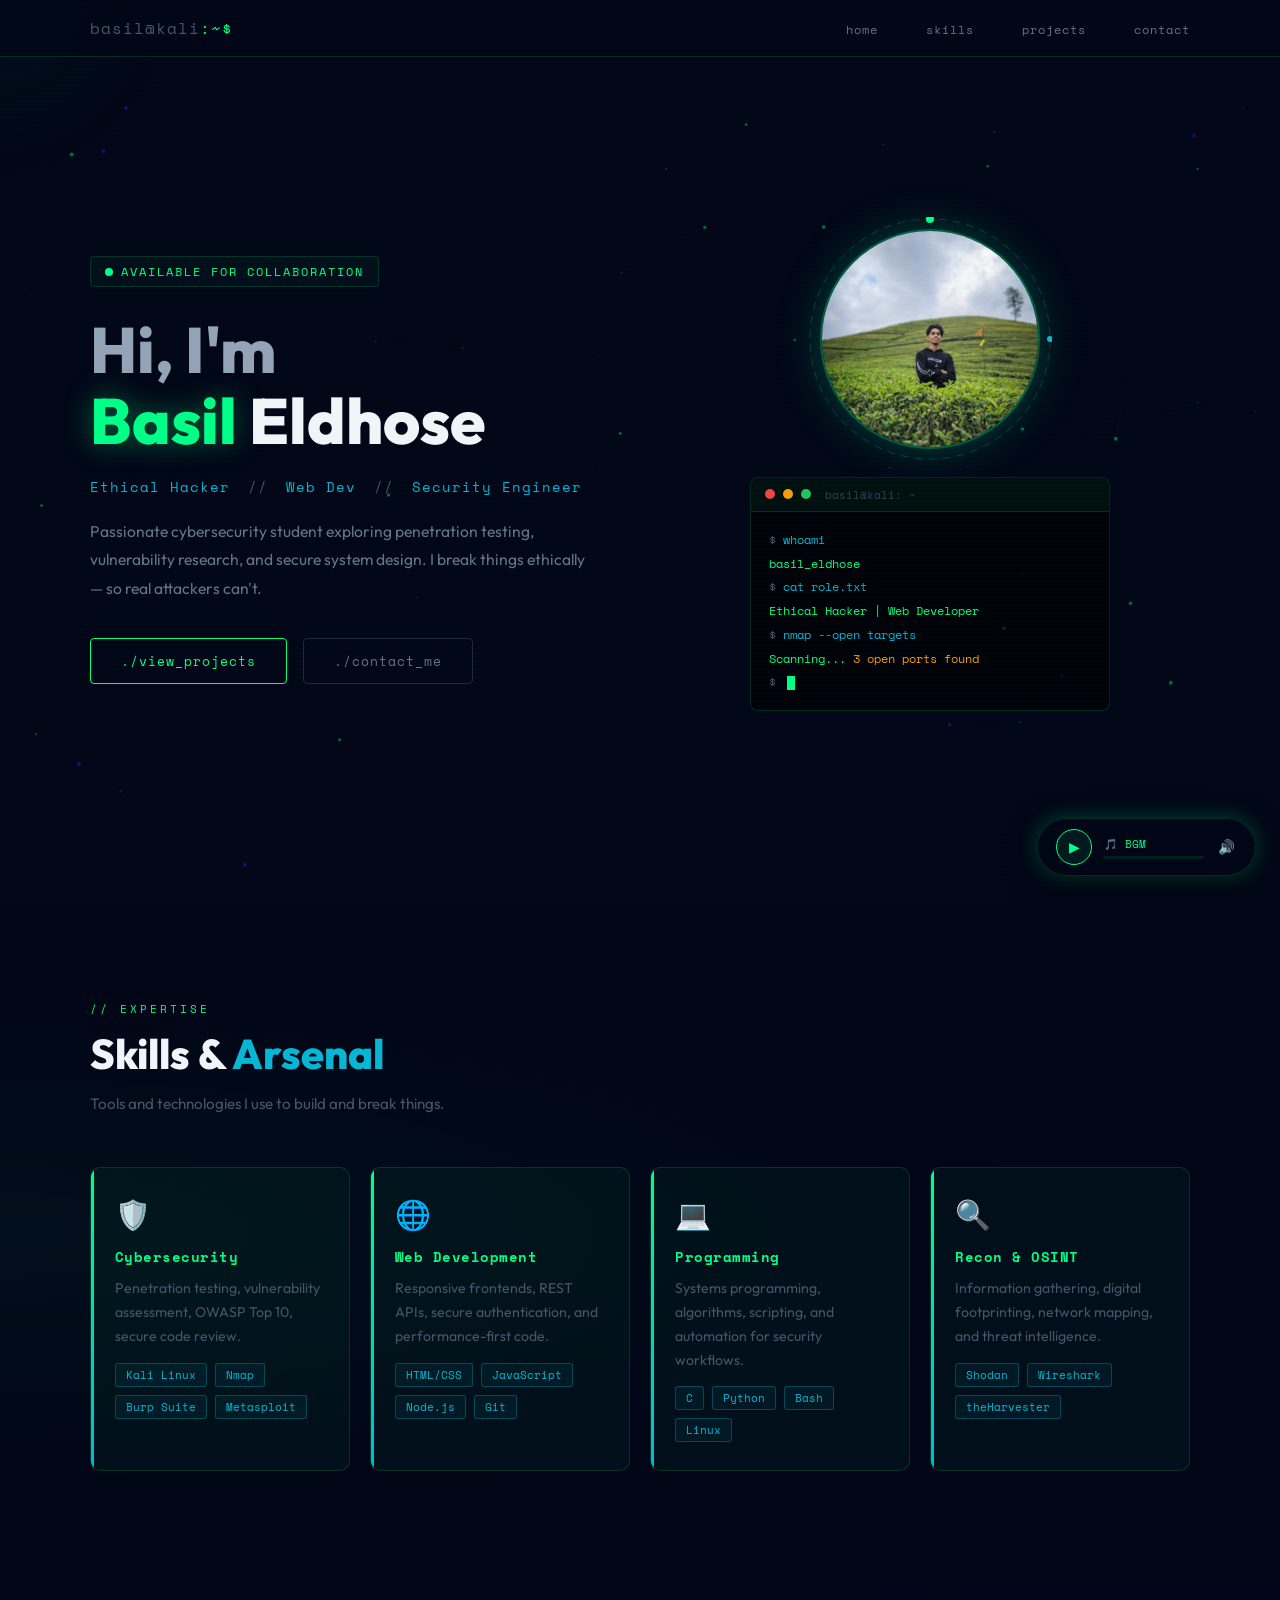
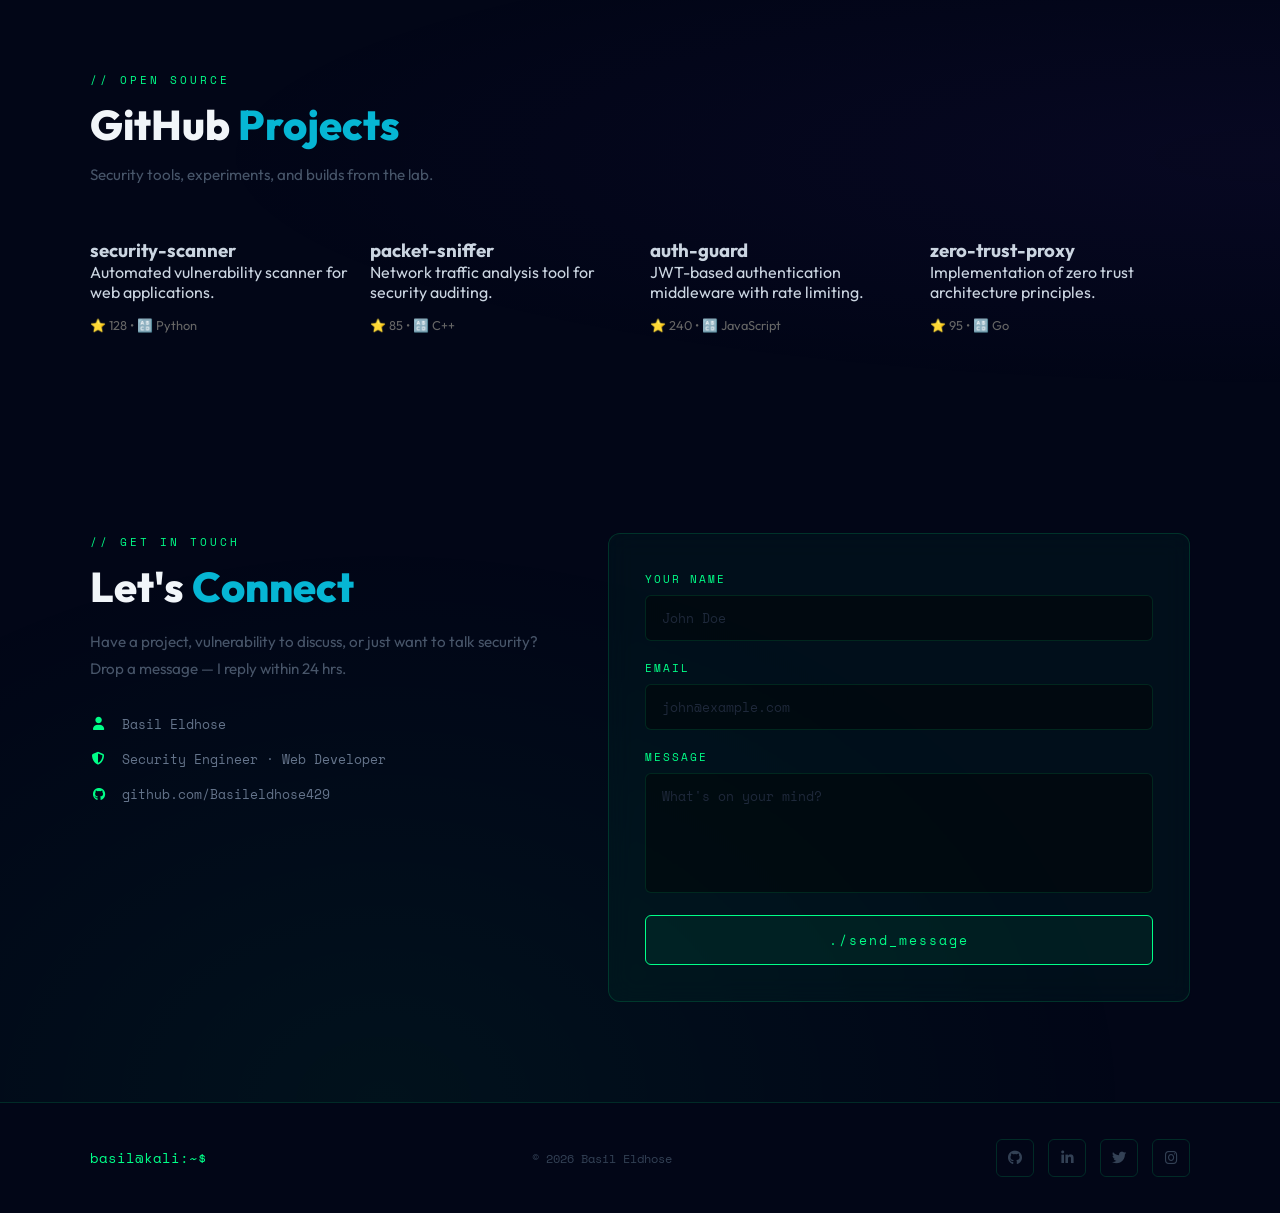
==== profile-main/profile-main/index.html @ 7bc1e057 "Redesign: premium hacker cybersecurity portfolio" ====
<!DOCTYPE html>
<html lang="en">
<head>
  <meta charset="UTF-8">
  <meta name="viewport" content="width=device-width, initial-scale=1.0">
  <title>Basil Eldhose | Cybersecurity & Web Developer</title>
  <meta name="description" content="Ethical hacker, penetration tester and web developer. Building secure systems and exploring vulnerabilities.">
  <link rel="preconnect" href="https://fonts.googleapis.com">
  <link href="https://fonts.googleapis.com/css2?family=Outfit:wght@300;400;500;600;700;800&family=Space+Mono:wght@400;700&display=swap" rel="stylesheet">
  <link rel="stylesheet" href="https://cdnjs.cloudflare.com/ajax/libs/font-awesome/6.5.0/css/all.min.css">
  <style>
    :root {
      --green:   #00ff88;
      --cyan:    #06b6d4;
      --purple:  #7c3aed;
      --blue:    #3b82f6;
      --dark:    #020617;
      --panel:   rgba(0,255,136,0.04);
      --border:  rgba(0,255,136,0.15);
      --glow-g:  rgba(0,255,136,0.3);
      --glow-c:  rgba(6,182,212,0.3);
      --mono:    'Space Mono', monospace;
    }

    *, *::before, *::after { margin:0; padding:0; box-sizing:border-box; }
    html { scroll-behavior: smooth; }

    body {
      font-family: 'Outfit', sans-serif;
      background: var(--dark);
      color: #cbd5e1;
      overflow-x: hidden;
    }

    /* ── SCANLINES ── */
    body::before {
      content: '';
      position: fixed; inset: 0;
      background: repeating-linear-gradient(
        0deg,
        transparent,
        transparent 2px,
        rgba(0,255,136,0.012) 2px,
        rgba(0,255,136,0.012) 4px
      );
      pointer-events: none;
      z-index: 9999;
    }

    /* ── SCROLLBAR ── */
    ::-webkit-scrollbar { width: 5px; }
    ::-webkit-scrollbar-track { background: var(--dark); }
    ::-webkit-scrollbar-thumb { background: var(--green); border-radius: 3px; }

    /* ── PARTICLES CANVAS ── */
    #particles {
      position: fixed; inset: 0;
      z-index: 0;
      pointer-events: none;
    }

    /* ── CURSOR GLOW ── */
    .cursor-glow {
      position: fixed;
      width: 360px; height: 360px;
      border-radius: 50%;
      background: radial-gradient(circle, rgba(0,255,136,0.04) 0%, transparent 70%);
      transform: translate(-50%,-50%);
      pointer-events: none;
      z-index: 1;
      transition: left .1s ease, top .1s ease;
    }

    /* ── NAV ── */
    nav {
      position: fixed; top:0; left:0; right:0;
      z-index: 1000;
      display: flex; align-items: center; justify-content: space-between;
      padding: 16px 7%;
      background: rgba(2,6,23,0.7);
      backdrop-filter: blur(20px);
      border-bottom: 1px solid var(--border);
    }
    .nav-logo {
      font-family: var(--mono);
      font-size: 1rem;
      color: var(--green);
      letter-spacing: 1px;
    }
    .nav-logo span { color: #475569; }
    .nav-links { display: flex; gap: 32px; list-style: none; }
    .nav-links a {
      font-family: var(--mono);
      font-size: .78rem;
      color: #64748b;
      text-decoration: none;
      transition: color .3s;
      letter-spacing: 1px;
    }
    .nav-links a:hover { color: var(--green); }
    .nav-links a::before { content: './'; color: var(--green); opacity: 0; transition: opacity .3s; }
    .nav-links a:hover::before { opacity: 1; }

    .hamburger { display:none; flex-direction:column; gap:5px; cursor:pointer; }
    .hamburger span { display:block; width:22px; height:2px; background:var(--green); border-radius:2px; }
    @media(max-width:768px){ .hamburger{display:flex;} .nav-links{display:none;} }

    .mobile-menu {
      display:none; position:fixed; inset:0;
      background:rgba(2,6,23,0.97);
      backdrop-filter:blur(20px);
      flex-direction:column; align-items:center; justify-content:center; gap:40px;
      z-index:999;
    }
    .mobile-menu.open { display:flex; }
    .mobile-menu a { font-family:var(--mono); font-size:1.2rem; color:var(--green); text-decoration:none; }
    .mobile-menu .close-btn { position:absolute; top:24px; right:7%; font-size:1.6rem; cursor:pointer; color:#64748b; }

    /* ── HERO ── */
    #home {
      position: relative; z-index: 1;
      min-height: 100vh;
      display: flex; align-items: center;
      padding: 120px 7% 80px;
    }
    .hero-inner {
      display: grid;
      grid-template-columns: 1fr 1fr;
      gap: 60px;
      align-items: center;
      width: 100%;
    }
    @media(max-width:900px){ .hero-inner{ grid-template-columns:1fr; text-align:center; } }

    /* left side */
    .hero-left { animation: fadeUp .8s ease both; }

    .h-badge {
      display: inline-flex; align-items: center; gap: 8px;
      font-family: var(--mono); font-size: .72rem; letter-spacing: 2px;
      color: var(--green); text-transform: uppercase;
      padding: 6px 14px;
      border: 1px solid var(--border);
      border-radius: 4px;
      background: var(--panel);
      margin-bottom: 28px;
    }
    .h-badge .dot { width:8px; height:8px; border-radius:50%; background:var(--green); animation: blink 1.4s step-end infinite; }
    @keyframes blink { 0%,100%{opacity:1} 50%{opacity:0} }

    .hero-left h1 {
      font-size: clamp(2.4rem, 5vw, 4.2rem);
      font-weight: 800;
      line-height: 1.1;
      color: #f1f5f9;
    }
    .hero-left h1 .name-green {
      color: var(--green);
      text-shadow: 0 0 30px rgba(0,255,136,0.4);
    }
    .hero-left h1 .name-dim { color: #94a3b8; }

    .hero-tagline {
      margin-top: 20px;
      font-family: var(--mono);
      font-size: .9rem;
      color: var(--cyan);
      letter-spacing: 1px;
    }
    .hero-tagline span { color: #475569; margin: 0 8px; }

    .hero-bio {
      margin-top: 20px;
      color: #64748b;
      line-height: 1.8;
      font-size: .98rem;
      max-width: 500px;
    }

    .hero-btns {
      display: flex; gap: 16px; flex-wrap: wrap;
      margin-top: 36px;
    }
    .btn-hack {
      padding: 12px 30px;
      border: 1px solid var(--green);
      border-radius: 4px;
      background: transparent;
      color: var(--green);
      font-family: var(--mono);
      font-size: .82rem;
      letter-spacing: 1px;
      cursor: pointer;
      transition: background .3s, box-shadow .3s;
      text-decoration: none;
    }
    .btn-hack:hover { background: rgba(0,255,136,0.08); box-shadow: 0 0 20px var(--glow-g); }
    .btn-ghost {
      padding: 12px 30px;
      border: 1px solid #1e293b;
      border-radius: 4px;
      background: transparent;
      color: #64748b;
      font-family: var(--mono);
      font-size: .82rem;
      letter-spacing: 1px;
      cursor: pointer;
      transition: border-color .3s, color .3s;
      text-decoration: none;
    }
    .btn-ghost:hover { border-color: var(--cyan); color: var(--cyan); }

    /* right side — profile */
    .hero-right {
      display: flex; flex-direction: column; align-items: center; gap: 28px;
      animation: fadeUp .8s .2s ease both;
    }
    @media(max-width:900px){ .hero-right{ order:-1; } }

    .profile-ring {
      position: relative;
      width: 220px; height: 220px;
    }
    .ring-svg {
      position: absolute; inset: -12px;
      width: calc(100% + 24px); height: calc(100% + 24px);
      animation: spinRing 10s linear infinite;
    }
    @keyframes spinRing { to{ transform: rotate(360deg); } }
    .profile-glow {
      position: absolute; inset: -20px;
      border-radius: 50%;
      background: radial-gradient(circle, rgba(0,255,136,0.18) 0%, rgba(6,182,212,0.08) 50%, transparent 70%);
      animation: glowPulse 3s ease-in-out infinite;
    }
    @keyframes glowPulse { 0%,100%{opacity:.7;transform:scale(1)} 50%{opacity:1;transform:scale(1.06)} }
    .profile-img {
      width: 220px; height: 220px;
      border-radius: 50%;
      object-fit: cover;
      border: 2px solid rgba(0,255,136,0.35);
      position: relative; z-index: 1;
      box-shadow: 0 0 50px rgba(0,255,136,0.2);
    }

    /* terminal */
    .terminal {
      width: 100%; max-width: 360px;
      background: rgba(0,0,0,0.6);
      border: 1px solid var(--border);
      border-radius: 8px;
      overflow: hidden;
    }
    .term-bar {
      display: flex; align-items: center; gap: 8px;
      padding: 8px 14px;
      background: rgba(0,255,136,0.05);
      border-bottom: 1px solid var(--border);
    }
    .term-dot { width:10px; height:10px; border-radius:50%; }
    .term-dot:nth-child(1){background:#ef4444;}
    .term-dot:nth-child(2){background:#f59e0b;}
    .term-dot:nth-child(3){background:#22c55e;}
    .term-title { font-family:var(--mono); font-size:.7rem; color:#334155; margin-left:6px; }
    .term-body {
      padding: 16px 18px;
      font-family: var(--mono);
      font-size: .78rem;
      line-height: 1.9;
      color: var(--green);
    }
    .term-line { display: block; }
    .term-line .prompt { color: #475569; }
    .term-line .cmd { color: var(--cyan); }
    .cursor-blink {
      display: inline-block;
      width: 8px; height: 14px;
      background: var(--green);
      margin-left: 4px;
      vertical-align: middle;
      animation: blink 1s step-end infinite;
    }

    /* ── SECTION BASE ── */
    section { position: relative; z-index: 1; }
    .section-inner { padding: 100px 7%; }
    .s-tag {
      font-family: var(--mono);
      font-size: .7rem; letter-spacing: 3px;
      text-transform: uppercase;
      color: var(--green);
      margin-bottom: 12px;
      display: block;
    }
    .s-title {
      font-size: clamp(1.7rem, 3.5vw, 2.6rem);
      font-weight: 800;
      color: #f1f5f9;
      line-height: 1.2;
    }
    .s-cyan { color: var(--cyan); }
    .s-sub {
      margin-top: 12px;
      color: #475569;
      font-size: .95rem;
      line-height: 1.7;
      max-width: 480px;
    }

    /* reveal */
    .reveal { opacity:0; transform:translateY(32px); transition:opacity .7s ease, transform .7s ease; }
    .reveal.visible { opacity:1; transform:translateY(0); }

    /* ── SKILLS ── */
    #skills { background: radial-gradient(ellipse at 0% 50%, rgba(0,255,136,0.04) 0%, transparent 60%); }

    .skills-grid {
      display: grid;
      grid-template-columns: repeat(auto-fit, minmax(240px,1fr));
      gap: 20px;
      margin-top: 50px;
    }
    .skill-card {
      background: var(--panel);
      border: 1px solid var(--border);
      border-radius: 10px;
      padding: 28px 24px;
      position: relative; overflow: hidden;
      transition: transform .35s, box-shadow .35s, border-color .35s;
      cursor: default;
    }
    .skill-card::before {
      content:'';
      position:absolute; top:0; left:0;
      width:3px; height:100%;
      background: linear-gradient(180deg, var(--green), var(--cyan));
    }
    .skill-card:hover {
      transform: translateY(-8px);
      box-shadow: 0 20px 50px rgba(0,0,0,0.4), 0 0 30px var(--glow-g);
      border-color: rgba(0,255,136,0.35);
    }
    .skill-icon {
      font-size: 1.8rem;
      margin-bottom: 14px;
    }
    .skill-card h3 {
      font-family: var(--mono);
      font-size: .9rem;
      color: var(--green);
      margin-bottom: 10px;
      letter-spacing: .5px;
    }
    .skill-card p { color: #475569; font-size: .88rem; line-height: 1.7; }

    .skill-tags { display: flex; flex-wrap: wrap; gap: 8px; margin-top: 14px; }
    .tag {
      font-family: var(--mono);
      font-size: .68rem;
      padding: 3px 10px;
      border: 1px solid rgba(6,182,212,0.3);
      border-radius: 3px;
      color: var(--cyan);
      background: rgba(6,182,212,0.06);
    }

    /* ── PROJECTS ── */
    #projects { background: radial-gradient(ellipse at 100% 40%, rgba(124,58,237,0.05) 0%, transparent 60%); }

    .projects-grid {
      display: grid;
      grid-template-columns: repeat(auto-fit, minmax(260px,1fr));
      gap: 20px;
      margin-top: 50px;
    }
    .proj-card {
      background: var(--panel);
      border: 1px solid var(--border);
      border-radius: 10px;
      padding: 26px 22px;
      position: relative;
      overflow: hidden;
      transition: transform .35s, box-shadow .35s, border-color .35s;
      cursor: pointer;
    }
    .proj-card::after {
      content:'';
      position:absolute; top:-50%; right:-50%;
      width:100%; height:100%;
      background: radial-gradient(circle, rgba(0,255,136,0.06) 0%, transparent 70%);
      opacity:0;
      transition: opacity .4s;
    }
    .proj-card:hover::after { opacity:1; }
    .proj-card:hover {
      transform: translateY(-8px);
      box-shadow: 0 20px 50px rgba(0,0,0,0.4), 0 0 30px rgba(124,58,237,0.2);
      border-color: rgba(124,58,237,0.4);
    }
    .proj-card .card-glow { display:none; }
    .proj-lang {
      font-family: var(--mono);
      font-size: .68rem;
      color: var(--purple);
      letter-spacing:1px;
      text-transform:uppercase;
      margin-bottom:10px;
    }
    .proj-card h3 {
      font-family: var(--mono);
      font-size: .95rem;
      color: #f1f5f9;
      margin-bottom: 10px;
    }
    .proj-card p { color: #475569; font-size: .87rem; line-height: 1.7; }
    .proj-footer {
      display: flex; align-items: center; justify-content: space-between;
      margin-top: 16px;
      font-family: var(--mono);
      font-size: .72rem;
      color: #334155;
    }
    .proj-footer .stars { color: #f59e0b; }

    /* ── CONTACT ── */
    #contact { background: radial-gradient(ellipse at 30% 100%, rgba(0,255,136,0.05) 0%, transparent 60%); }

    .contact-wrap {
      display: grid;
      grid-template-columns: 1fr 1.3fr;
      gap: 70px;
      align-items: start;
    }
    @media(max-width:768px){ .contact-wrap{ grid-template-columns:1fr; gap:40px; } }

    .contact-left p { color:#475569; line-height:1.8; margin-top:16px; font-size:.95rem; }
    .contact-items { margin-top:32px; display:flex; flex-direction:column; gap:16px; }
    .c-item {
      display:flex; align-items:center; gap:14px;
      font-family:var(--mono); font-size:.8rem; color:#64748b;
    }
    .c-item i { color:var(--green); width:18px; text-align:center; }
    .c-item a { color:inherit; text-decoration:none; transition:color .3s; }
    .c-item a:hover { color:var(--green); }

    .contact-form {
      background: var(--panel);
      border: 1px solid var(--border);
      border-radius: 12px;
      padding: 36px;
      backdrop-filter: blur(12px);
    }
    .form-group { margin-bottom: 18px; }
    .form-group label {
      display: block;
      font-family: var(--mono);
      font-size: .7rem;
      letter-spacing: 2px;
      color: var(--green);
      margin-bottom: 8px;
    }
    .form-group input,
    .form-group textarea {
      width:100%;
      padding: 12px 16px;
      background: rgba(0,0,0,0.4);
      border: 1px solid rgba(0,255,136,0.12);
      border-radius: 6px;
      color: #e2e8f0;
      font-family: var(--mono);
      font-size: .82rem;
      transition: border-color .3s, box-shadow .3s;
      outline: none;
    }
    .form-group input:focus,
    .form-group textarea:focus {
      border-color: rgba(0,255,136,0.4);
      box-shadow: 0 0 0 3px rgba(0,255,136,0.08);
    }
    .form-group input::placeholder,
    .form-group textarea::placeholder { color: #1e293b; }
    .form-group textarea { height: 120px; resize: none; }

    .btn-send {
      width:100%; padding:14px;
      border: 1px solid var(--green);
      border-radius: 6px;
      background: rgba(0,255,136,0.06);
      color: var(--green);
      font-family: var(--mono);
      font-size: .82rem;
      letter-spacing: 2px;
      cursor: pointer;
      transition: background .3s, box-shadow .3s;
    }
    .btn-send:hover { background: rgba(0,255,136,0.12); box-shadow: 0 0 24px var(--glow-g); }

    /* ── FOOTER ── */
    footer {
      position: relative; z-index:1;
      border-top: 1px solid var(--border);
      padding: 36px 7%;
      display: flex; align-items:center; justify-content:space-between;
      flex-wrap:wrap; gap:16px;
    }
    .foot-logo { font-family:var(--mono); font-size:.85rem; color:var(--green); }
    .foot-copy { font-family:var(--mono); font-size:.72rem; color:#334155; }
    .foot-socials { display:flex; gap:14px; }
    .soc-btn {
      width:38px; height:38px;
      border:1px solid var(--border);
      border-radius:6px;
      display:flex; align-items:center; justify-content:center;
      color:#334155; font-size:.9rem;
      text-decoration:none;
      transition:border-color .3s, color .3s, box-shadow .3s;
    }
    .soc-btn:hover { border-color:var(--green); color:var(--green); box-shadow:0 0 14px var(--glow-g); }

    /* ── AUDIO PLAYER ── */
    .audio-player {
      position: fixed;
      bottom: 24px; right: 24px;
      z-index: 2000;
      display: flex; align-items: center; gap: 12px;
      background: rgba(2,6,23,0.9);
      border: 1px solid var(--border);
      border-radius: 50px;
      padding: 10px 18px;
      backdrop-filter: blur(20px);
      box-shadow: 0 8px 32px rgba(0,0,0,0.5), 0 0 20px var(--glow-g);
    }
    .audio-play-btn {
      width:36px; height:36px; border-radius:50%;
      border:1px solid var(--green);
      background: rgba(0,255,136,0.08);
      color:var(--green); font-size:.9rem;
      cursor:pointer;
      display:flex; align-items:center; justify-content:center;
      transition:background .2s, box-shadow .2s;
    }
    .audio-play-btn:hover { background:rgba(0,255,136,0.18); box-shadow:0 0 16px var(--glow-g); }
    .audio-info { display:flex; flex-direction:column; gap:4px; min-width:100px; }
    .audio-title { font-family:var(--mono); font-size:.68rem; color:var(--green); }
    .audio-progress-wrap {
      width:100%; height:3px;
      background:rgba(0,255,136,0.1);
      border-radius:2px; overflow:hidden; cursor:pointer;
    }
    .audio-progress-bar {
      height:100%; width:0%;
      background: linear-gradient(90deg, var(--green), var(--cyan));
      border-radius:2px; transition:width .3s linear;
    }
    .audio-vol-btn {
      background:none; border:none;
      color:#334155; cursor:pointer; font-size:.85rem;
      transition:color .2s; padding:2px;
    }
    .audio-vol-btn:hover { color:var(--green); }

    /* ── ANIMS ── */
    @keyframes fadeUp { from{opacity:0;transform:translateY(28px)} to{opacity:1;transform:translateY(0)} }

    @media(max-width:480px){
      .audio-player{ right:12px; bottom:12px; padding:8px 12px; gap:8px; }
      .audio-info{ min-width:70px; }
    }
  </style>
</head>
<body>

  <!-- CANVAS PARTICLES -->
  <canvas id="particles"></canvas>

  <!-- CURSOR GLOW -->
  <div class="cursor-glow" id="cursorGlow"></div>

  <!-- AUDIO PLAYER -->
  <div class="audio-player">
    <button class="audio-play-btn" id="audioPlayBtn" title="Play / Pause">▶</button>
    <div class="audio-info">
      <span class="audio-title">🎵 BGM</span>
      <div class="audio-progress-wrap" id="audioProgressWrap">
        <div class="audio-progress-bar" id="audioProgressBar"></div>
      </div>
    </div>
    <button class="audio-vol-btn" id="audioVolBtn" title="Mute">🔊</button>
    <audio id="bgAudio" src="audio.mpeg" loop preload="auto"></audio>
  </div>

  <!-- MOBILE MENU -->
  <div class="mobile-menu" id="mobileMenu">
    <span class="close-btn" id="closeMenu">✕</span>
    <a href="#home"     onclick="closeMob()">~/home</a>
    <a href="#skills"   onclick="closeMob()">~/skills</a>
    <a href="#projects" onclick="closeMob()">~/projects</a>
    <a href="#contact"  onclick="closeMob()">~/contact</a>
  </div>

  <!-- NAV -->
  <nav>
    <span class="nav-logo"><span>basil@kali</span>:~$</span>
    <ul class="nav-links">
      <li><a href="#home">home</a></li>
      <li><a href="#skills">skills</a></li>
      <li><a href="#projects">projects</a></li>
      <li><a href="#contact">contact</a></li>
    </ul>
    <div class="hamburger" id="hamBtn">
      <span></span><span></span><span></span>
    </div>
  </nav>

  <!-- ══ HERO ══ -->
  <section id="home">
    <div class="hero-inner">

      <!-- LEFT -->
      <div class="hero-left">
        <div class="h-badge">
          <span class="dot"></span> Available for collaboration
        </div>

        <h1>
          <span class="name-dim">Hi, I'm</span><br>
          <span class="name-green">Basil</span> Eldhose
        </h1>

        <p class="hero-tagline">
          Ethical Hacker <span>//</span> Web Dev <span>//</span> Security Engineer
        </p>

        <p class="hero-bio">
          Passionate cybersecurity student exploring penetration testing,
          vulnerability research, and secure system design. I break things
          ethically — so real attackers can't.
        </p>

        <div class="hero-btns">
          <a href="#projects" class="btn-hack">./view_projects</a>
          <a href="#contact"  class="btn-ghost">./contact_me</a>
        </div>
      </div>

      <!-- RIGHT -->
      <div class="hero-right">
        <!-- Profile -->
        <div class="profile-ring" data-depth="20">
          <svg class="ring-svg" viewBox="0 0 244 244" fill="none" xmlns="http://www.w3.org/2000/svg">
            <circle cx="122" cy="122" r="120" stroke="rgba(0,255,136,0.2)" stroke-width="1" stroke-dasharray="8 6"/>
            <circle cx="122" cy="2"   r="4" fill="#00ff88"/>
            <circle cx="242" cy="122" r="3" fill="#06b6d4"/>
          </svg>
          <div class="profile-glow"></div>
          <img src="profile.png" alt="Basil Eldhose" class="profile-img">
        </div>

        <!-- Terminal -->
        <div class="terminal" data-depth="12">
          <div class="term-bar">
            <span class="term-dot"></span>
            <span class="term-dot"></span>
            <span class="term-dot"></span>
            <span class="term-title">basil@kali: ~</span>
          </div>
          <div class="term-body">
            <span class="term-line"><span class="prompt">$ </span><span class="cmd">whoami</span></span>
            <span class="term-line">basil_eldhose</span>
            <span class="term-line"><span class="prompt">$ </span><span class="cmd">cat role.txt</span></span>
            <span class="term-line">Ethical Hacker | Web Developer</span>
            <span class="term-line"><span class="prompt">$ </span><span class="cmd">nmap --open targets</span></span>
            <span class="term-line">Scanning... <span style="color:#f59e0b">3 open ports found</span></span>
            <span class="term-line"><span class="prompt">$ </span><span class="cursor-blink"></span></span>
          </div>
        </div>
      </div>

    </div>
  </section>

  <!-- ══ SKILLS ══ -->
  <section id="skills">
    <div class="section-inner">
      <div class="reveal">
        <span class="s-tag">// expertise</span>
        <h2 class="s-title">Skills &amp; <span class="s-cyan">Arsenal</span></h2>
        <p class="s-sub">Tools and technologies I use to build and break things.</p>
      </div>
      <div class="skills-grid">

        <div class="skill-card reveal">
          <div class="skill-icon">🛡️</div>
          <h3>Cybersecurity</h3>
          <p>Penetration testing, vulnerability assessment, OWASP Top 10, secure code review.</p>
          <div class="skill-tags">
            <span class="tag">Kali Linux</span>
            <span class="tag">Nmap</span>
            <span class="tag">Burp Suite</span>
            <span class="tag">Metasploit</span>
          </div>
        </div>

        <div class="skill-card reveal" style="transition-delay:.12s">
          <div class="skill-icon">🌐</div>
          <h3>Web Development</h3>
          <p>Responsive frontends, REST APIs, secure authentication, and performance-first code.</p>
          <div class="skill-tags">
            <span class="tag">HTML/CSS</span>
            <span class="tag">JavaScript</span>
            <span class="tag">Node.js</span>
            <span class="tag">Git</span>
          </div>
        </div>

        <div class="skill-card reveal" style="transition-delay:.24s">
          <div class="skill-icon">💻</div>
          <h3>Programming</h3>
          <p>Systems programming, algorithms, scripting, and automation for security workflows.</p>
          <div class="skill-tags">
            <span class="tag">C</span>
            <span class="tag">Python</span>
            <span class="tag">Bash</span>
            <span class="tag">Linux</span>
          </div>
        </div>

        <div class="skill-card reveal" style="transition-delay:.36s">
          <div class="skill-icon">🔍</div>
          <h3>Recon &amp; OSINT</h3>
          <p>Information gathering, digital footprinting, network mapping, and threat intelligence.</p>
          <div class="skill-tags">
            <span class="tag">Shodan</span>
            <span class="tag">Wireshark</span>
            <span class="tag">theHarvester</span>
          </div>
        </div>

      </div>
    </div>
  </section>

  <!-- ══ PROJECTS ══ -->
  <section id="projects">
    <div class="section-inner">
      <div class="reveal">
        <span class="s-tag">// open source</span>
        <h2 class="s-title">GitHub <span class="s-cyan">Projects</span></h2>
        <p class="s-sub">Security tools, experiments, and builds from the lab.</p>
      </div>
      <div id="github-projects" class="projects-grid">
        <div class="proj-card">
          <p style="color:#334155;font-family:var(--mono);font-size:.8rem">Fetching repos...</p>
        </div>
      </div>
    </div>
  </section>

  <!-- ══ CONTACT ══ -->
  <section id="contact">
    <div class="section-inner">
      <div class="contact-wrap">

        <div class="contact-left reveal">
          <span class="s-tag">// get in touch</span>
          <h2 class="s-title">Let's <span class="s-cyan">Connect</span></h2>
          <p>Have a project, vulnerability to discuss, or just want to talk security? Drop a message — I reply within 24 hrs.</p>
          <div class="contact-items">
            <div class="c-item"><i class="fa fa-user"></i> Basil Eldhose</div>
            <div class="c-item"><i class="fa fa-shield-alt"></i> Security Engineer · Web Developer</div>
            <div class="c-item">
              <i class="fab fa-github"></i>
              <a href="https://github.com/Basileldhose429" target="_blank">github.com/Basileldhose429</a>
            </div>
          </div>
        </div>

        <div class="contact-form reveal" style="transition-delay:.2s">
          <div class="form-group">
            <label>YOUR NAME</label>
            <input type="text" placeholder="John Doe">
          </div>
          <div class="form-group">
            <label>EMAIL</label>
            <input type="email" placeholder="john@example.com">
          </div>
          <div class="form-group">
            <label>MESSAGE</label>
            <textarea placeholder="What's on your mind?"></textarea>
          </div>
          <button class="btn-send" id="sendBtn">./send_message</button>
        </div>

      </div>
    </div>
  </section>

  <!-- FOOTER -->
  <footer>
    <span class="foot-logo">basil@kali:~$</span>
    <span class="foot-copy">© 2026 Basil Eldhose</span>
    <div class="foot-socials">
      <a href="https://github.com/Basileldhose429" target="_blank" class="soc-btn"><i class="fab fa-github"></i></a>
      <a href="#" class="soc-btn"><i class="fab fa-linkedin-in"></i></a>
      <a href="#" class="soc-btn"><i class="fab fa-twitter"></i></a>
      <a href="#" class="soc-btn"><i class="fab fa-instagram"></i></a>
    </div>
  </footer>

  <script>
    // ── CURSOR GLOW ──
    const glow = document.getElementById('cursorGlow');
    document.addEventListener('mousemove', e => {
      glow.style.left = e.clientX + 'px';
      glow.style.top  = e.clientY + 'px';
    });

    // ── NAV ──
    document.getElementById('hamBtn').addEventListener('click', () =>
      document.getElementById('mobileMenu').classList.add('open'));
    document.getElementById('closeMenu').addEventListener('click', closeMob);
    function closeMob() {
      document.getElementById('mobileMenu').classList.remove('open');
    }

    // ── REVEAL ──
    const obs = new IntersectionObserver(entries => {
      entries.forEach(e => {
        if (e.isIntersecting) { e.target.classList.add('visible'); obs.unobserve(e.target); }
      });
    }, { threshold: 0.1 });
    document.querySelectorAll('.reveal').forEach(el => obs.observe(el));

    // ── AUDIO ──
    const bgAudio          = document.getElementById('bgAudio');
    const audioPlayBtn     = document.getElementById('audioPlayBtn');
    const audioProgressBar = document.getElementById('audioProgressBar');
    const audioProgressWrap= document.getElementById('audioProgressWrap');
    const audioVolBtn      = document.getElementById('audioVolBtn');

    audioPlayBtn.addEventListener('click', () => {
      if (bgAudio.paused) { bgAudio.play(); audioPlayBtn.textContent = '⏸'; }
      else                { bgAudio.pause(); audioPlayBtn.textContent = '▶'; }
    });
    bgAudio.addEventListener('timeupdate', () => {
      if (bgAudio.duration)
        audioProgressBar.style.width = (bgAudio.currentTime / bgAudio.duration * 100) + '%';
    });
    audioProgressWrap.addEventListener('click', e => {
      const r = audioProgressWrap.getBoundingClientRect();
      bgAudio.currentTime = ((e.clientX - r.left) / r.width) * bgAudio.duration;
    });
    let muted = false;
    audioVolBtn.addEventListener('click', () => {
      muted = !muted;
      bgAudio.muted = muted;
      audioVolBtn.textContent = muted ? '🔇' : '🔊';
    });

    // ── CONTACT FORM ──
    document.getElementById('sendBtn').addEventListener('click', function() {
      this.textContent = '✓ message_sent!';
      this.style.borderColor = '#22c55e';
      this.style.color = '#22c55e';
      setTimeout(() => {
        this.textContent = './send_message';
        this.style.borderColor = '';
        this.style.color = '';
      }, 3000);
    });
  </script>

  <!-- Particle system + antigravity + GitHub fetch -->
  <script src="script.js"></script>

</body>
</html>
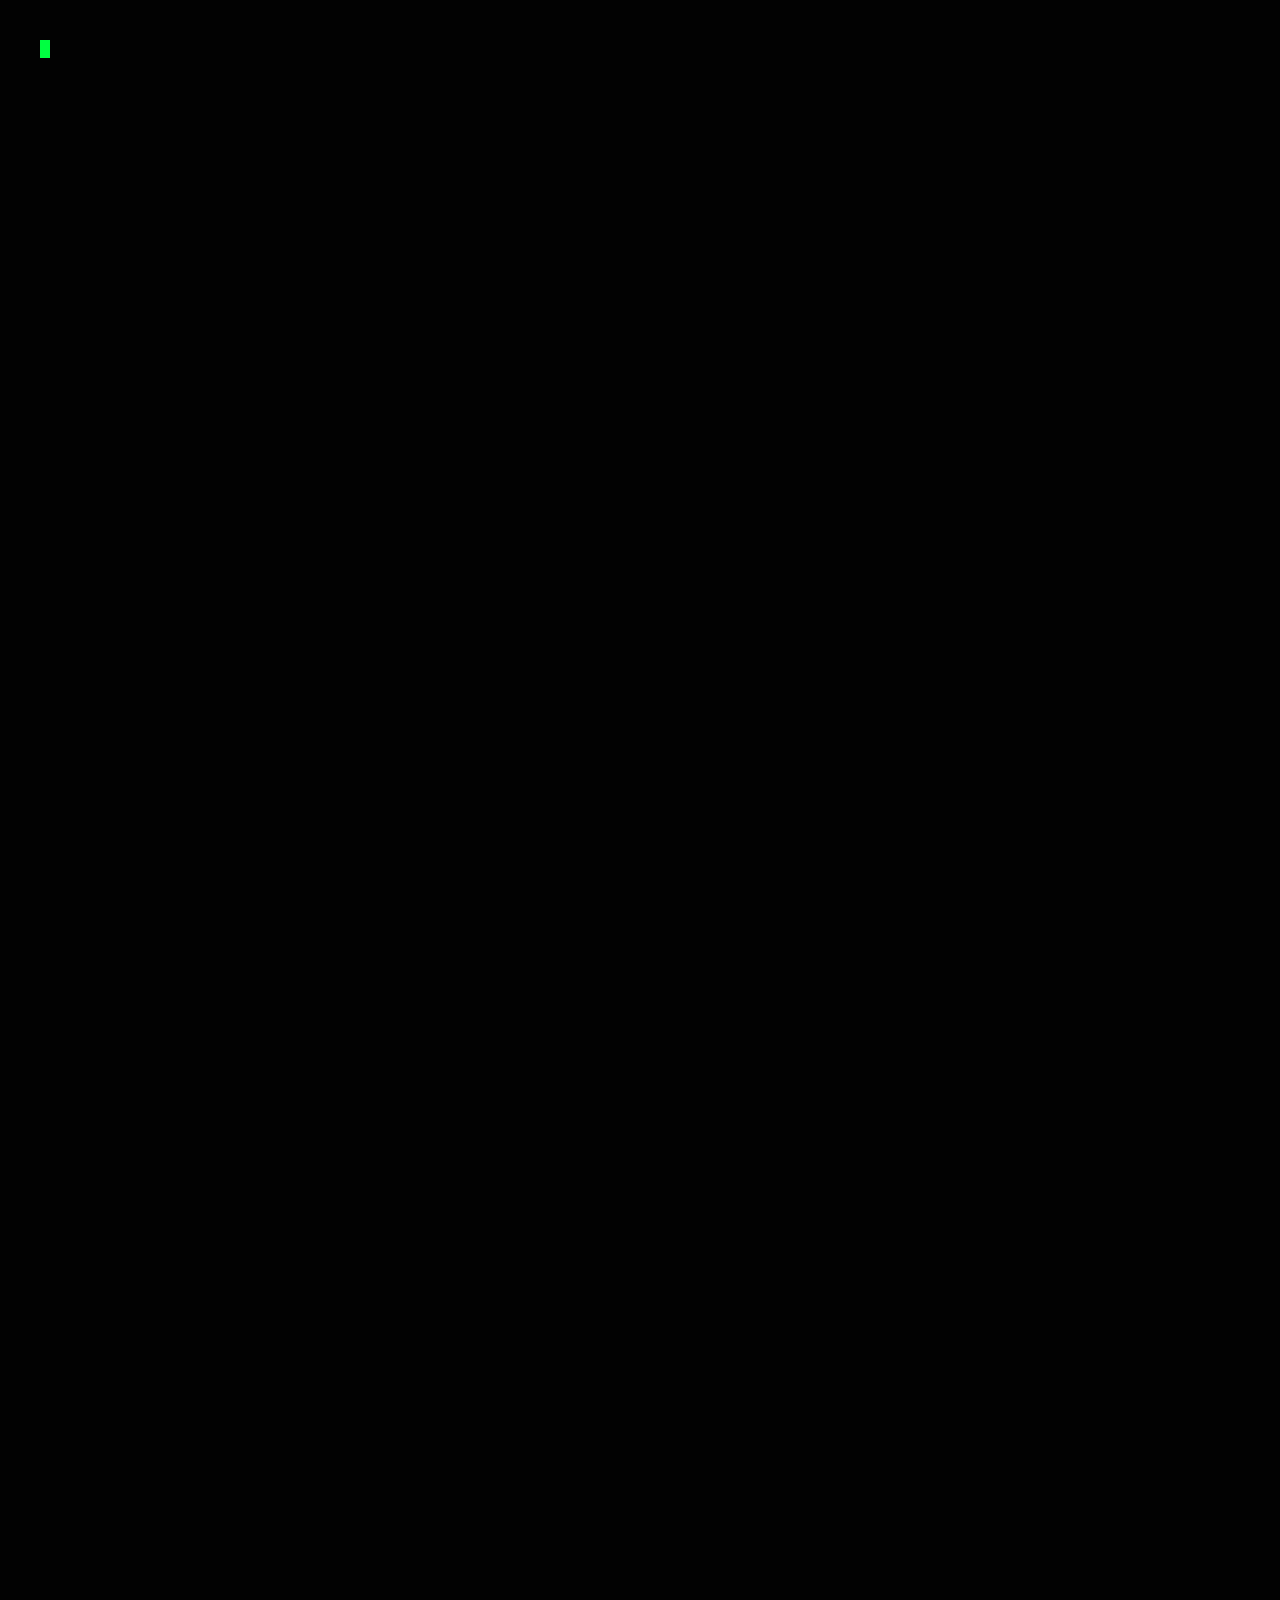
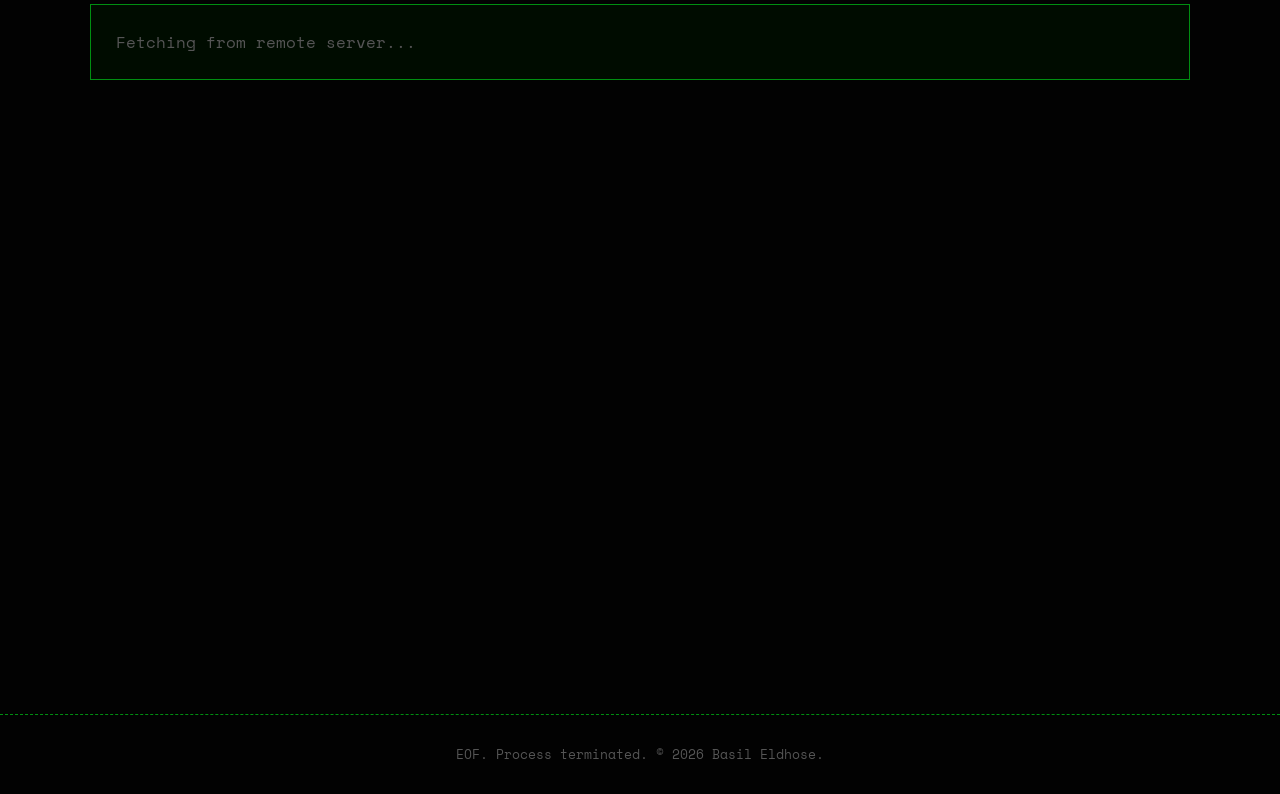
==== commit 2fd7ab2d: "Add Instagram link" ====
--- a/profile-main/profile-main/index.html
+++ b/profile-main/profile-main/index.html
@@ -3,36 +3,53 @@
 <head>
   <meta charset="UTF-8">
   <meta name="viewport" content="width=device-width, initial-scale=1.0">
-  <title>Basil Eldhose | Cybersecurity & Web Developer</title>
+  <title>Basil Eldhose | Security Research</title>
   <meta name="description" content="Ethical hacker, penetration tester and web developer. Building secure systems and exploring vulnerabilities.">
   <link rel="preconnect" href="https://fonts.googleapis.com">
-  <link href="https://fonts.googleapis.com/css2?family=Outfit:wght@300;400;500;600;700;800&family=Space+Mono:wght@400;700&display=swap" rel="stylesheet">
+  <link href="https://fonts.googleapis.com/css2?family=Share+Tech+Mono&family=Space+Mono:ital,wght@0,400;0,700;1,400&display=swap" rel="stylesheet">
   <link rel="stylesheet" href="https://cdnjs.cloudflare.com/ajax/libs/font-awesome/6.5.0/css/all.min.css">
   <style>
     :root {
-      --green:   #00ff88;
-      --cyan:    #06b6d4;
-      --purple:  #7c3aed;
-      --blue:    #3b82f6;
-      --dark:    #020617;
-      --panel:   rgba(0,255,136,0.04);
-      --border:  rgba(0,255,136,0.15);
-      --glow-g:  rgba(0,255,136,0.3);
-      --glow-c:  rgba(6,182,212,0.3);
-      --mono:    'Space Mono', monospace;
+      --green:   #00ff41;
+      --green-dim: #008f11;
+      --dark:    #020202;
+      --panel:   rgba(0,255,65,0.03);
+      --border:  rgba(0,255,65,0.3);
+      --glow-g:  rgba(0,255,65,0.4);
+      --mono:    'Space Mono', 'Share Tech Mono', monospace;
     }
 
     *, *::before, *::after { margin:0; padding:0; box-sizing:border-box; }
     html { scroll-behavior: smooth; }
 
     body {
-      font-family: 'Outfit', sans-serif;
+      font-family: var(--mono);
       background: var(--dark);
-      color: #cbd5e1;
+      color: var(--green);
       overflow-x: hidden;
     }
-
-    /* ── SCANLINES ── */
+    body.booting { overflow: hidden; }
+
+    /* ── BOOT SEQUENCE ── */
+    #boot-screen {
+      position: fixed; inset: 0;
+      background: var(--dark);
+      z-index: 10000;
+      display: flex; flex-direction: column;
+      padding: 40px;
+      font-family: var(--mono);
+      font-size: 1rem;
+      color: var(--green);
+      line-height: 1.6;
+    }
+    #boot-text { white-space: pre-wrap; word-break: break-all; }
+    .boot-cursor {
+      display: inline-block; width: 10px; height: 18px;
+      background: var(--green);
+      animation: blink 0.8s step-end infinite;
+    }
+
+    /* ── SCANLINES & CRT ── */
     body::before {
       content: '';
       position: fixed; inset: 0;
@@ -40,567 +57,321 @@
         0deg,
         transparent,
         transparent 2px,
-        rgba(0,255,136,0.012) 2px,
-        rgba(0,255,136,0.012) 4px
+        rgba(0,255,65,0.03) 2px,
+        rgba(0,255,65,0.03) 4px
       );
-      pointer-events: none;
-      z-index: 9999;
+      pointer-events: none; z-index: 9998;
+    }
+    body::after {
+      content: '';
+      position: fixed; inset: 0;
+      background: radial-gradient(circle, transparent 50%, rgba(0,0,0,0.6) 100%);
+      pointer-events: none; z-index: 9999;
     }
 
     /* ── SCROLLBAR ── */
-    ::-webkit-scrollbar { width: 5px; }
-    ::-webkit-scrollbar-track { background: var(--dark); }
-    ::-webkit-scrollbar-thumb { background: var(--green); border-radius: 3px; }
-
-    /* ── PARTICLES CANVAS ── */
-    #particles {
+    ::-webkit-scrollbar { width: 6px; }
+    ::-webkit-scrollbar-track { background: var(--dark); border-left: 1px solid var(--green-dim); }
+    ::-webkit-scrollbar-thumb { background: var(--green); }
+
+    /* ── MATRIX CANVAS ── */
+    #matrix {
       position: fixed; inset: 0;
-      z-index: 0;
-      pointer-events: none;
+      z-index: 0; pointer-events: none; opacity: 0.15;
     }
 
     /* ── CURSOR GLOW ── */
     .cursor-glow {
       position: fixed;
-      width: 360px; height: 360px;
-      border-radius: 50%;
-      background: radial-gradient(circle, rgba(0,255,136,0.04) 0%, transparent 70%);
+      width: 400px; height: 400px; border-radius: 50%;
+      background: radial-gradient(circle, rgba(0,255,65,0.05) 0%, transparent 60%);
       transform: translate(-50%,-50%);
-      pointer-events: none;
-      z-index: 1;
-      transition: left .1s ease, top .1s ease;
+      pointer-events: none; z-index: 1;
+      transition: left 0.15s ease, top 0.15s ease;
     }
 
     /* ── NAV ── */
     nav {
-      position: fixed; top:0; left:0; right:0;
+      position: fixed; top: 0; left: 0; right: 0;
       z-index: 1000;
       display: flex; align-items: center; justify-content: space-between;
-      padding: 16px 7%;
-      background: rgba(2,6,23,0.7);
-      backdrop-filter: blur(20px);
-      border-bottom: 1px solid var(--border);
+      padding: 18px 5%;
+      background: rgba(2,2,2,0.85);
+      border-bottom: 1px solid var(--green-dim);
+      backdrop-filter: blur(10px);
     }
     .nav-logo {
-      font-family: var(--mono);
-      font-size: 1rem;
+      font-size: 1.1rem; font-weight: 700;
+      color: var(--green); text-shadow: 0 0 10px var(--glow-g);
+    }
+    .nav-logo span { color: #888; }
+    .nav-links { display: flex; gap: 40px; list-style: none; }
+    .nav-links a {
+      font-size: 0.85rem; color: #888;
+      text-decoration: none; transition: 0.3s;
+      text-transform: lowercase;
+    }
+    .nav-links a:hover { color: var(--green); text-shadow: 0 0 8px var(--green); }
+    .nav-links a::before { content: '['; opacity: 0; margin-right: 5px; color: var(--green); transition: 0.3s; }
+    .nav-links a::after  { content: ']'; opacity: 0; margin-left: 5px; color: var(--green); transition: 0.3s; }
+    .nav-links a:hover::before, .nav-links a:hover::after { opacity: 1; }
+
+    .hamburger { display: none; flex-direction: column; gap: 6px; cursor: pointer; }
+    .hamburger span { width: 30px; height: 2px; background: var(--green); display: block; }
+    @media(max-width:800px) { .nav-links { display: none; } .hamburger { display: flex; } }
+
+    .mobile-menu {
+      display: none; position: fixed; inset: 0; z-index: 2000;
+      background: rgba(0,0,0,0.98);
+      flex-direction: column; align-items: center; justify-content: center; gap: 40px;
+    }
+    .mobile-menu.open { display: flex; }
+    .mobile-menu a { font-size: 1.5rem; color: var(--green); text-decoration: none; }
+    .mobile-menu a::before { content: '> '; }
+    .close-btn { position: absolute; top: 30px; right: 7%; font-size: 2rem; color: var(--green-dim); cursor: pointer; }
+
+    /* ── GLITCH EFFECT ── */
+    .glitch {
+      position: relative;
       color: var(--green);
-      letter-spacing: 1px;
-    }
-    .nav-logo span { color: #475569; }
-    .nav-links { display: flex; gap: 32px; list-style: none; }
-    .nav-links a {
-      font-family: var(--mono);
-      font-size: .78rem;
-      color: #64748b;
-      text-decoration: none;
-      transition: color .3s;
-      letter-spacing: 1px;
-    }
-    .nav-links a:hover { color: var(--green); }
-    .nav-links a::before { content: './'; color: var(--green); opacity: 0; transition: opacity .3s; }
-    .nav-links a:hover::before { opacity: 1; }
-
-    .hamburger { display:none; flex-direction:column; gap:5px; cursor:pointer; }
-    .hamburger span { display:block; width:22px; height:2px; background:var(--green); border-radius:2px; }
-    @media(max-width:768px){ .hamburger{display:flex;} .nav-links{display:none;} }
-
-    .mobile-menu {
-      display:none; position:fixed; inset:0;
-      background:rgba(2,6,23,0.97);
-      backdrop-filter:blur(20px);
-      flex-direction:column; align-items:center; justify-content:center; gap:40px;
-      z-index:999;
-    }
-    .mobile-menu.open { display:flex; }
-    .mobile-menu a { font-family:var(--mono); font-size:1.2rem; color:var(--green); text-decoration:none; }
-    .mobile-menu .close-btn { position:absolute; top:24px; right:7%; font-size:1.6rem; cursor:pointer; color:#64748b; }
+      display: inline-block;
+    }
+    .glitch::before, .glitch::after {
+      content: attr(data-text);
+      position: absolute; top: 0; left: 0;
+      width: 100%; height: 100%;
+      background: var(--dark);
+    }
+    .glitch::before {
+      left: 2px; text-shadow: -2px 0 red;
+      clip: rect(44px, 450px, 56px, 0);
+      animation: glitch-anim 2.5s infinite linear alternate-reverse;
+    }
+    .glitch::after {
+      left: -2px; text-shadow: -2px 0 blue;
+      clip: rect(44px, 450px, 56px, 0);
+      animation: glitch-anim2 3s infinite linear alternate-reverse;
+    }
+    @keyframes glitch-anim {
+      0% { clip: rect(12px, 9999px, 9px, 0); }
+      20% { clip: rect(42px, 9999px, 63px, 0); }
+      40% { clip: rect(62px, 9999px, 83px, 0); }
+      60% { clip: rect(32px, 9999px, 12px, 0); }
+      80% { clip: rect(82px, 9999px, 53px, 0); }
+      100% { clip: rect(22px, 9999px, 33px, 0); }
+    }
+    @keyframes glitch-anim2 {
+      0% { clip: rect(82px, 9999px, 53px, 0); }
+      20% { clip: rect(22px, 9999px, 33px, 0); }
+      40% { clip: rect(12px, 9999px, 9px, 0); }
+      60% { clip: rect(62px, 9999px, 83px, 0); }
+      80% { clip: rect(32px, 9999px, 12px, 0); }
+      100% { clip: rect(42px, 9999px, 63px, 0); }
+    }
 
     /* ── HERO ── */
     #home {
+      min-height: 100vh;
+      display: flex; align-items: center; justify-content: space-between;
+      padding: 120px 7% 50px;
       position: relative; z-index: 1;
-      min-height: 100vh;
-      display: flex; align-items: center;
-      padding: 120px 7% 80px;
-    }
-    .hero-inner {
-      display: grid;
-      grid-template-columns: 1fr 1fr;
-      gap: 60px;
-      align-items: center;
-      width: 100%;
-    }
-    @media(max-width:900px){ .hero-inner{ grid-template-columns:1fr; text-align:center; } }
-
-    /* left side */
-    .hero-left { animation: fadeUp .8s ease both; }
-
-    .h-badge {
-      display: inline-flex; align-items: center; gap: 8px;
-      font-family: var(--mono); font-size: .72rem; letter-spacing: 2px;
-      color: var(--green); text-transform: uppercase;
-      padding: 6px 14px;
-      border: 1px solid var(--border);
-      border-radius: 4px;
-      background: var(--panel);
-      margin-bottom: 28px;
-    }
-    .h-badge .dot { width:8px; height:8px; border-radius:50%; background:var(--green); animation: blink 1.4s step-end infinite; }
-    @keyframes blink { 0%,100%{opacity:1} 50%{opacity:0} }
-
-    .hero-left h1 {
-      font-size: clamp(2.4rem, 5vw, 4.2rem);
-      font-weight: 800;
-      line-height: 1.1;
-      color: #f1f5f9;
-    }
-    .hero-left h1 .name-green {
-      color: var(--green);
-      text-shadow: 0 0 30px rgba(0,255,136,0.4);
-    }
-    .hero-left h1 .name-dim { color: #94a3b8; }
-
-    .hero-tagline {
-      margin-top: 20px;
-      font-family: var(--mono);
-      font-size: .9rem;
-      color: var(--cyan);
-      letter-spacing: 1px;
-    }
-    .hero-tagline span { color: #475569; margin: 0 8px; }
-
-    .hero-bio {
-      margin-top: 20px;
-      color: #64748b;
-      line-height: 1.8;
-      font-size: .98rem;
-      max-width: 500px;
-    }
-
-    .hero-btns {
-      display: flex; gap: 16px; flex-wrap: wrap;
-      margin-top: 36px;
-    }
-    .btn-hack {
-      padding: 12px 30px;
-      border: 1px solid var(--green);
-      border-radius: 4px;
-      background: transparent;
-      color: var(--green);
-      font-family: var(--mono);
-      font-size: .82rem;
-      letter-spacing: 1px;
-      cursor: pointer;
-      transition: background .3s, box-shadow .3s;
-      text-decoration: none;
-    }
-    .btn-hack:hover { background: rgba(0,255,136,0.08); box-shadow: 0 0 20px var(--glow-g); }
-    .btn-ghost {
-      padding: 12px 30px;
-      border: 1px solid #1e293b;
-      border-radius: 4px;
-      background: transparent;
-      color: #64748b;
-      font-family: var(--mono);
-      font-size: .82rem;
-      letter-spacing: 1px;
-      cursor: pointer;
-      transition: border-color .3s, color .3s;
-      text-decoration: none;
-    }
-    .btn-ghost:hover { border-color: var(--cyan); color: var(--cyan); }
-
-    /* right side — profile */
-    .hero-right {
-      display: flex; flex-direction: column; align-items: center; gap: 28px;
-      animation: fadeUp .8s .2s ease both;
-    }
-    @media(max-width:900px){ .hero-right{ order:-1; } }
-
-    .profile-ring {
-      position: relative;
-      width: 220px; height: 220px;
-    }
-    .ring-svg {
-      position: absolute; inset: -12px;
-      width: calc(100% + 24px); height: calc(100% + 24px);
-      animation: spinRing 10s linear infinite;
-    }
-    @keyframes spinRing { to{ transform: rotate(360deg); } }
-    .profile-glow {
-      position: absolute; inset: -20px;
-      border-radius: 50%;
-      background: radial-gradient(circle, rgba(0,255,136,0.18) 0%, rgba(6,182,212,0.08) 50%, transparent 70%);
-      animation: glowPulse 3s ease-in-out infinite;
-    }
-    @keyframes glowPulse { 0%,100%{opacity:.7;transform:scale(1)} 50%{opacity:1;transform:scale(1.06)} }
+    }
+    .hero-content { flex: 1; animation: fadeUp 1s ease both; }
+    
+    .sys-status {
+      display: inline-block; padding: 4px 12px; margin-bottom: 30px;
+      border: 1px solid var(--green); background: rgba(0,255,65,0.1);
+      font-size: 0.75rem; text-transform: uppercase;
+      box-shadow: 0 0 10px var(--glow-g);
+    }
+    .sys-status::before { content: '[ OK ]'; margin-right: 8px; font-weight: bold; }
+
+    .hero-content h1 {
+      font-size: clamp(2.5rem, 6vw, 4.5rem);
+      font-weight: 700; line-height: 1.1; margin-bottom: 20px;
+      color: #fff;
+    }
+    .hero-content p.desc {
+      font-size: 1rem; color: #888;
+      max-width: 500px; line-height: 1.8; margin-bottom: 40px;
+    }
+    .hero-content p.desc span { color: var(--green); }
+
+    .btns { display: flex; gap: 20px; }
+    .btn {
+      padding: 12px 24px; font-family: var(--mono);
+      font-size: 0.9rem; text-decoration: none;
+      text-transform: uppercase; letter-spacing: 1px;
+      border: 1px solid var(--green); color: var(--green);
+      background: transparent; cursor: pointer;
+      position: relative; overflow: hidden;
+      transition: 0.3s;
+    }
+    .btn:hover { background: var(--green); color: #000; box-shadow: 0 0 20px var(--glow-g); }
+    .btn::before { content: '>'; margin-right: 8px; }
+
+    /* Profile / Terminal Right Side */
+    .hero-visuals {
+      flex: 1; display: flex; flex-direction: column; align-items: center; gap: 30px;
+      animation: fadeUp 1s 0.2s ease both;
+    }
+    .target-box {
+      position: relative; width: 200px; height: 200px;
+    }
+    .target-br {
+      position: absolute; width: 20px; height: 20px; border: 2px solid var(--green);
+    }
+    .tl { top:0; left:0; border-right:none; border-bottom:none; }
+    .tr { top:0; right:0; border-left:none; border-bottom:none; }
+    .bl { bottom:0; left:0; border-right:none; border-top:none; }
+    .br { bottom:0; right:0; border-left:none; border-top:none; }
+    
     .profile-img {
-      width: 220px; height: 220px;
-      border-radius: 50%;
-      object-fit: cover;
-      border: 2px solid rgba(0,255,136,0.35);
-      position: relative; z-index: 1;
-      box-shadow: 0 0 50px rgba(0,255,136,0.2);
-    }
-
-    /* terminal */
-    .terminal {
-      width: 100%; max-width: 360px;
-      background: rgba(0,0,0,0.6);
-      border: 1px solid var(--border);
-      border-radius: 8px;
-      overflow: hidden;
-    }
-    .term-bar {
-      display: flex; align-items: center; gap: 8px;
-      padding: 8px 14px;
-      background: rgba(0,255,136,0.05);
-      border-bottom: 1px solid var(--border);
-    }
-    .term-dot { width:10px; height:10px; border-radius:50%; }
-    .term-dot:nth-child(1){background:#ef4444;}
-    .term-dot:nth-child(2){background:#f59e0b;}
-    .term-dot:nth-child(3){background:#22c55e;}
-    .term-title { font-family:var(--mono); font-size:.7rem; color:#334155; margin-left:6px; }
-    .term-body {
-      padding: 16px 18px;
-      font-family: var(--mono);
-      font-size: .78rem;
-      line-height: 1.9;
-      color: var(--green);
-    }
-    .term-line { display: block; }
-    .term-line .prompt { color: #475569; }
-    .term-line .cmd { color: var(--cyan); }
-    .cursor-blink {
-      display: inline-block;
-      width: 8px; height: 14px;
-      background: var(--green);
-      margin-left: 4px;
-      vertical-align: middle;
-      animation: blink 1s step-end infinite;
-    }
-
-    /* ── SECTION BASE ── */
-    section { position: relative; z-index: 1; }
-    .section-inner { padding: 100px 7%; }
-    .s-tag {
-      font-family: var(--mono);
-      font-size: .7rem; letter-spacing: 3px;
-      text-transform: uppercase;
-      color: var(--green);
-      margin-bottom: 12px;
-      display: block;
-    }
-    .s-title {
-      font-size: clamp(1.7rem, 3.5vw, 2.6rem);
-      font-weight: 800;
-      color: #f1f5f9;
-      line-height: 1.2;
-    }
-    .s-cyan { color: var(--cyan); }
-    .s-sub {
-      margin-top: 12px;
-      color: #475569;
-      font-size: .95rem;
-      line-height: 1.7;
-      max-width: 480px;
-    }
-
-    /* reveal */
-    .reveal { opacity:0; transform:translateY(32px); transition:opacity .7s ease, transform .7s ease; }
-    .reveal.visible { opacity:1; transform:translateY(0); }
-
+      position: absolute; inset: 10px; width: calc(100% - 20px); height: calc(100% - 20px);
+      object-fit: cover; filter: grayscale(100%) contrast(120%) sepia(100%) hue-rotate(80deg) saturate(300%);
+      opacity: 0.8;
+    }
+    .profile-overlay {
+      position: absolute; inset: 10px; background: repeating-linear-gradient(0deg, transparent, transparent 2px, rgba(0,255,65,0.2) 2px, rgba(0,255,65,0.2) 4px);
+    }
+
+    .term-window {
+      width: 100%; max-width: 400px;
+      border: 1px solid var(--green-dim);
+      background: rgba(0,0,0,0.8);
+      font-size: 0.8rem; line-height: 1.6;
+    }
+    .term-header {
+      background: var(--green-dim); color: #000;
+      padding: 4px 10px; font-weight: bold;
+      display: flex; justify-content: space-between;
+    }
+    .term-body { padding: 15px; }
+    .cmd-line { margin-bottom: 5px; }
+    .cmd-line span.path { color: #888; }
+    .cmd-line span.cmd { color: #fff; }
+    .cmd-out { color: var(--green); margin-bottom: 15px; }
+    .terminal-cursor { display: inline-block; width: 8px; height: 14px; background: var(--green); animation: blink 1s step-end infinite; vertical-align: middle; }
+
+    @media(max-width:900px) {
+      #home { flex-direction: column; text-align: left; }
+      .hero-visuals { width: 100%; margin-top: 50px; }
+    }
+
+    /* ── SECTIONS ── */
+    section { padding: 80px 7%; position: relative; z-index: 1; }
+    .sec-header { margin-bottom: 40px; border-bottom: 1px dashed var(--green-dim); padding-bottom: 10px; }
+    .sec-header h2 { font-size: 2rem; color: #fff; }
+    .sec-header h2::before { content: 'root@kali# ./'; color: var(--green); font-size: 1.2rem; }
+    
     /* ── SKILLS ── */
-    #skills { background: radial-gradient(ellipse at 0% 50%, rgba(0,255,136,0.04) 0%, transparent 60%); }
-
     .skills-grid {
-      display: grid;
-      grid-template-columns: repeat(auto-fit, minmax(240px,1fr));
-      gap: 20px;
-      margin-top: 50px;
-    }
-    .skill-card {
-      background: var(--panel);
-      border: 1px solid var(--border);
-      border-radius: 10px;
-      padding: 28px 24px;
-      position: relative; overflow: hidden;
-      transition: transform .35s, box-shadow .35s, border-color .35s;
-      cursor: default;
-    }
-    .skill-card::before {
-      content:'';
-      position:absolute; top:0; left:0;
-      width:3px; height:100%;
-      background: linear-gradient(180deg, var(--green), var(--cyan));
-    }
-    .skill-card:hover {
-      transform: translateY(-8px);
-      box-shadow: 0 20px 50px rgba(0,0,0,0.4), 0 0 30px var(--glow-g);
-      border-color: rgba(0,255,136,0.35);
-    }
-    .skill-icon {
-      font-size: 1.8rem;
-      margin-bottom: 14px;
-    }
-    .skill-card h3 {
-      font-family: var(--mono);
-      font-size: .9rem;
-      color: var(--green);
-      margin-bottom: 10px;
-      letter-spacing: .5px;
-    }
-    .skill-card p { color: #475569; font-size: .88rem; line-height: 1.7; }
-
-    .skill-tags { display: flex; flex-wrap: wrap; gap: 8px; margin-top: 14px; }
-    .tag {
-      font-family: var(--mono);
-      font-size: .68rem;
-      padding: 3px 10px;
-      border: 1px solid rgba(6,182,212,0.3);
-      border-radius: 3px;
-      color: var(--cyan);
-      background: rgba(6,182,212,0.06);
+      display: grid; grid-template-columns: repeat(auto-fit, minmax(280px, 1fr)); gap: 20px;
+    }
+    .sk-card {
+      border: 1px solid var(--green-dim); background: rgba(0,20,0,0.6);
+      padding: 25px; transition: 0.3s;
+    }
+    .sk-card:hover { border-color: var(--green); box-shadow: 0 0 15px var(--glow-g); transform: translateY(-3px); }
+    .sk-card h3 { font-size: 1.1rem; margin-bottom: 10px; color: #fff; }
+    .sk-card h3::before { content: '>'; color: var(--green); margin-right: 8px; }
+    .sk-card p { color: #888; font-size: 0.85rem; line-height: 1.6; margin-bottom: 15px; }
+    
+    .tech-list { display: flex; flex-wrap: wrap; gap: 8px; }
+    .tech-list span {
+      font-size: 0.7rem; padding: 2px 8px;
+      border: 1px solid #444; color: #aaa;
     }
 
     /* ── PROJECTS ── */
-    #projects { background: radial-gradient(ellipse at 100% 40%, rgba(124,58,237,0.05) 0%, transparent 60%); }
-
-    .projects-grid {
-      display: grid;
-      grid-template-columns: repeat(auto-fit, minmax(260px,1fr));
-      gap: 20px;
-      margin-top: 50px;
-    }
-    .proj-card {
-      background: var(--panel);
-      border: 1px solid var(--border);
-      border-radius: 10px;
-      padding: 26px 22px;
-      position: relative;
-      overflow: hidden;
-      transition: transform .35s, box-shadow .35s, border-color .35s;
-      cursor: pointer;
-    }
-    .proj-card::after {
-      content:'';
-      position:absolute; top:-50%; right:-50%;
-      width:100%; height:100%;
-      background: radial-gradient(circle, rgba(0,255,136,0.06) 0%, transparent 70%);
-      opacity:0;
-      transition: opacity .4s;
-    }
-    .proj-card:hover::after { opacity:1; }
-    .proj-card:hover {
-      transform: translateY(-8px);
-      box-shadow: 0 20px 50px rgba(0,0,0,0.4), 0 0 30px rgba(124,58,237,0.2);
-      border-color: rgba(124,58,237,0.4);
-    }
-    .proj-card .card-glow { display:none; }
-    .proj-lang {
-      font-family: var(--mono);
-      font-size: .68rem;
-      color: var(--purple);
-      letter-spacing:1px;
-      text-transform:uppercase;
-      margin-bottom:10px;
-    }
-    .proj-card h3 {
-      font-family: var(--mono);
-      font-size: .95rem;
-      color: #f1f5f9;
-      margin-bottom: 10px;
-    }
-    .proj-card p { color: #475569; font-size: .87rem; line-height: 1.7; }
-    .proj-footer {
-      display: flex; align-items: center; justify-content: space-between;
-      margin-top: 16px;
-      font-family: var(--mono);
-      font-size: .72rem;
-      color: #334155;
-    }
-    .proj-footer .stars { color: #f59e0b; }
+    .proj-grid {
+      display: grid; grid-template-columns: repeat(auto-fit, minmax(280px, 1fr)); gap: 20px;
+    }
+    .pj-card {
+      border: 1px solid var(--green-dim); background: rgba(0,20,0,0.6);
+      padding: 25px; transition: 0.3s; cursor: pointer; text-decoration: none; display: block;
+    }
+    .pj-card:hover { border-color: var(--green); background: rgba(0,255,65,0.05); }
+    .pj-title { font-size: 1.1rem; color: #fff; margin-bottom: 10px; }
+    .pj-desc { color: #888; font-size: 0.85rem; line-height: 1.6; }
+    .pj-meta { margin-top: 15px; font-size: 0.75rem; color: var(--green); display: flex; justify-content: space-between; }
 
     /* ── CONTACT ── */
-    #contact { background: radial-gradient(ellipse at 30% 100%, rgba(0,255,136,0.05) 0%, transparent 60%); }
-
-    .contact-wrap {
-      display: grid;
-      grid-template-columns: 1fr 1.3fr;
-      gap: 70px;
-      align-items: start;
-    }
-    @media(max-width:768px){ .contact-wrap{ grid-template-columns:1fr; gap:40px; } }
-
-    .contact-left p { color:#475569; line-height:1.8; margin-top:16px; font-size:.95rem; }
-    .contact-items { margin-top:32px; display:flex; flex-direction:column; gap:16px; }
-    .c-item {
-      display:flex; align-items:center; gap:14px;
-      font-family:var(--mono); font-size:.8rem; color:#64748b;
-    }
-    .c-item i { color:var(--green); width:18px; text-align:center; }
-    .c-item a { color:inherit; text-decoration:none; transition:color .3s; }
-    .c-item a:hover { color:var(--green); }
-
-    .contact-form {
-      background: var(--panel);
-      border: 1px solid var(--border);
-      border-radius: 12px;
-      padding: 36px;
-      backdrop-filter: blur(12px);
-    }
-    .form-group { margin-bottom: 18px; }
-    .form-group label {
-      display: block;
-      font-family: var(--mono);
-      font-size: .7rem;
-      letter-spacing: 2px;
-      color: var(--green);
-      margin-bottom: 8px;
-    }
-    .form-group input,
-    .form-group textarea {
-      width:100%;
-      padding: 12px 16px;
-      background: rgba(0,0,0,0.4);
-      border: 1px solid rgba(0,255,136,0.12);
-      border-radius: 6px;
-      color: #e2e8f0;
-      font-family: var(--mono);
-      font-size: .82rem;
-      transition: border-color .3s, box-shadow .3s;
-      outline: none;
-    }
-    .form-group input:focus,
-    .form-group textarea:focus {
-      border-color: rgba(0,255,136,0.4);
-      box-shadow: 0 0 0 3px rgba(0,255,136,0.08);
-    }
-    .form-group input::placeholder,
-    .form-group textarea::placeholder { color: #1e293b; }
-    .form-group textarea { height: 120px; resize: none; }
-
-    .btn-send {
-      width:100%; padding:14px;
-      border: 1px solid var(--green);
-      border-radius: 6px;
-      background: rgba(0,255,136,0.06);
-      color: var(--green);
-      font-family: var(--mono);
-      font-size: .82rem;
-      letter-spacing: 2px;
-      cursor: pointer;
-      transition: background .3s, box-shadow .3s;
-    }
-    .btn-send:hover { background: rgba(0,255,136,0.12); box-shadow: 0 0 24px var(--glow-g); }
+    .contact-container { display: flex; gap: 50px; flex-wrap: wrap; }
+    .contact-info { flex: 1; min-width: 300px; }
+    .contact-info p { color: #888; line-height: 1.8; margin-bottom: 30px; }
+    .c-links a { display: block; color: var(--green); text-decoration: none; margin-bottom: 15px; font-size: 0.9rem; }
+    .c-links a:hover { text-shadow: 0 0 8px var(--green); }
+    .c-links a::before { content: '[ '; color: #555; }
+    .c-links a::after { content: ' ]'; color: #555; }
+
+    .contact-form { flex: 1; min-width: 300px; }
+    .input-grp { margin-bottom: 20px; }
+    .input-grp input, .input-grp textarea {
+      width: 100%; background: transparent; border: none; border-bottom: 1px solid var(--green-dim);
+      color: var(--green); font-family: var(--mono); padding: 10px 0; outline: none; transition: 0.3s;
+    }
+    .input-grp input:focus, .input-grp textarea:focus { border-bottom-color: var(--green); box-shadow: 0 2px 10px rgba(0,255,65,0.2); }
+    .input-grp textarea { height: 100px; resize: none; border: 1px solid var(--green-dim); padding: 10px; }
 
     /* ── FOOTER ── */
-    footer {
-      position: relative; z-index:1;
-      border-top: 1px solid var(--border);
-      padding: 36px 7%;
-      display: flex; align-items:center; justify-content:space-between;
-      flex-wrap:wrap; gap:16px;
-    }
-    .foot-logo { font-family:var(--mono); font-size:.85rem; color:var(--green); }
-    .foot-copy { font-family:var(--mono); font-size:.72rem; color:#334155; }
-    .foot-socials { display:flex; gap:14px; }
-    .soc-btn {
-      width:38px; height:38px;
-      border:1px solid var(--border);
-      border-radius:6px;
-      display:flex; align-items:center; justify-content:center;
-      color:#334155; font-size:.9rem;
-      text-decoration:none;
-      transition:border-color .3s, color .3s, box-shadow .3s;
-    }
-    .soc-btn:hover { border-color:var(--green); color:var(--green); box-shadow:0 0 14px var(--glow-g); }
-
+    footer { border-top: 1px dashed var(--green-dim); padding: 30px 7%; text-align: center; color: #555; font-size: 0.8rem; }
+    
     /* ── AUDIO PLAYER ── */
     .audio-player {
-      position: fixed;
-      bottom: 24px; right: 24px;
-      z-index: 2000;
-      display: flex; align-items: center; gap: 12px;
-      background: rgba(2,6,23,0.9);
-      border: 1px solid var(--border);
-      border-radius: 50px;
-      padding: 10px 18px;
-      backdrop-filter: blur(20px);
-      box-shadow: 0 8px 32px rgba(0,0,0,0.5), 0 0 20px var(--glow-g);
-    }
-    .audio-play-btn {
-      width:36px; height:36px; border-radius:50%;
-      border:1px solid var(--green);
-      background: rgba(0,255,136,0.08);
-      color:var(--green); font-size:.9rem;
-      cursor:pointer;
-      display:flex; align-items:center; justify-content:center;
-      transition:background .2s, box-shadow .2s;
-    }
-    .audio-play-btn:hover { background:rgba(0,255,136,0.18); box-shadow:0 0 16px var(--glow-g); }
-    .audio-info { display:flex; flex-direction:column; gap:4px; min-width:100px; }
-    .audio-title { font-family:var(--mono); font-size:.68rem; color:var(--green); }
-    .audio-progress-wrap {
-      width:100%; height:3px;
-      background:rgba(0,255,136,0.1);
-      border-radius:2px; overflow:hidden; cursor:pointer;
-    }
-    .audio-progress-bar {
-      height:100%; width:0%;
-      background: linear-gradient(90deg, var(--green), var(--cyan));
-      border-radius:2px; transition:width .3s linear;
-    }
-    .audio-vol-btn {
-      background:none; border:none;
-      color:#334155; cursor:pointer; font-size:.85rem;
-      transition:color .2s; padding:2px;
-    }
-    .audio-vol-btn:hover { color:var(--green); }
-
-    /* ── ANIMS ── */
-    @keyframes fadeUp { from{opacity:0;transform:translateY(28px)} to{opacity:1;transform:translateY(0)} }
-
-    @media(max-width:480px){
-      .audio-player{ right:12px; bottom:12px; padding:8px 12px; gap:8px; }
-      .audio-info{ min-width:70px; }
-    }
+      position: fixed; bottom: 20px; right: 20px; z-index: 2000;
+      border: 1px solid var(--green); background: rgba(0,0,0,0.8);
+      padding: 8px 15px; display: flex; align-items: center; gap: 15px;
+      box-shadow: 0 0 15px rgba(0,255,65,0.2);
+    }
+    .audio-player button { background: transparent; border: none; color: var(--green); font-family: var(--mono); cursor: pointer; }
+    .audio-player button:hover { text-shadow: 0 0 8px var(--green); }
+    .track-name { font-size: 0.75rem; }
+    .progress { width: 80px; height: 2px; background: #222; cursor: pointer; position: relative; }
+    .progress-bar { height: 100%; background: var(--green); width: 0%; }
+
+    @keyframes fadeUp { from { opacity:0; transform: translateY(20px); } to { opacity:1; transform: translateY(0); } }
+    @keyframes blink { 0%,100%{opacity:1} 50%{opacity:0} }
+
+    .reveal { opacity: 0; transform: translateY(20px); transition: opacity 0.6s ease-out, transform 0.6s ease-out; }
+    .reveal.visible { opacity: 1 !important; transform: translateY(0) !important; }
   </style>
 </head>
 <body>
 
-  <!-- CANVAS PARTICLES -->
-  <canvas id="particles"></canvas>
-
-  <!-- CURSOR GLOW -->
+  <!-- BOOT SEQUENCE OVERLAY -->
+  <div id="boot-screen">
+    <div id="boot-text"></div>
+    <div><span class="boot-cursor"></span></div>
+  </div>
+
+  <!-- MATRIX BACKGROUND -->
+  <canvas id="matrix"></canvas>
   <div class="cursor-glow" id="cursorGlow"></div>
 
   <!-- AUDIO PLAYER -->
   <div class="audio-player">
-    <button class="audio-play-btn" id="audioPlayBtn" title="Play / Pause">▶</button>
-    <div class="audio-info">
-      <span class="audio-title">🎵 BGM</span>
-      <div class="audio-progress-wrap" id="audioProgressWrap">
-        <div class="audio-progress-bar" id="audioProgressBar"></div>
-      </div>
-    </div>
-    <button class="audio-vol-btn" id="audioVolBtn" title="Mute">🔊</button>
+    <button id="audioPlayBtn">[ PLAY ]</button>
+    <span class="track-name">BGM.mp3</span>
+    <div class="progress" id="audioProgressWrap">
+      <div class="progress-bar" id="audioProgressBar"></div>
+    </div>
+    <button id="audioVolBtn">VOL:ON</button>
     <audio id="bgAudio" src="audio.mpeg" loop preload="auto"></audio>
   </div>
 
   <!-- MOBILE MENU -->
   <div class="mobile-menu" id="mobileMenu">
-    <span class="close-btn" id="closeMenu">✕</span>
-    <a href="#home"     onclick="closeMob()">~/home</a>
-    <a href="#skills"   onclick="closeMob()">~/skills</a>
-    <a href="#projects" onclick="closeMob()">~/projects</a>
-    <a href="#contact"  onclick="closeMob()">~/contact</a>
+    <span class="close-btn" id="closeMenu">[X]</span>
+    <a href="#home" onclick="closeMob()">home</a>
+    <a href="#skills" onclick="closeMob()">skills</a>
+    <a href="#projects" onclick="closeMob()">projects</a>
+    <a href="#contact" onclick="closeMob()">contact</a>
   </div>
 
   <!-- NAV -->
   <nav>
-    <span class="nav-logo"><span>basil@kali</span>:~$</span>
+    <div class="nav-logo">sysadmin@kali:<span>~</span>$</div>
     <ul class="nav-links">
       <li><a href="#home">home</a></li>
       <li><a href="#skills">skills</a></li>
@@ -614,264 +385,127 @@
 
   <!-- ══ HERO ══ -->
   <section id="home">
-    <div class="hero-inner">
-
-      <!-- LEFT -->
-      <div class="hero-left">
-        <div class="h-badge">
-          <span class="dot"></span> Available for collaboration
-        </div>
-
-        <h1>
-          <span class="name-dim">Hi, I'm</span><br>
-          <span class="name-green">Basil</span> Eldhose
-        </h1>
-
-        <p class="hero-tagline">
-          Ethical Hacker <span>//</span> Web Dev <span>//</span> Security Engineer
-        </p>
-
-        <p class="hero-bio">
-          Passionate cybersecurity student exploring penetration testing,
-          vulnerability research, and secure system design. I break things
-          ethically — so real attackers can't.
-        </p>
-
-        <div class="hero-btns">
-          <a href="#projects" class="btn-hack">./view_projects</a>
-          <a href="#contact"  class="btn-ghost">./contact_me</a>
-        </div>
-      </div>
-
-      <!-- RIGHT -->
-      <div class="hero-right">
-        <!-- Profile -->
-        <div class="profile-ring" data-depth="20">
-          <svg class="ring-svg" viewBox="0 0 244 244" fill="none" xmlns="http://www.w3.org/2000/svg">
-            <circle cx="122" cy="122" r="120" stroke="rgba(0,255,136,0.2)" stroke-width="1" stroke-dasharray="8 6"/>
-            <circle cx="122" cy="2"   r="4" fill="#00ff88"/>
-            <circle cx="242" cy="122" r="3" fill="#06b6d4"/>
-          </svg>
-          <div class="profile-glow"></div>
-          <img src="profile.png" alt="Basil Eldhose" class="profile-img">
-        </div>
-
-        <!-- Terminal -->
-        <div class="terminal" data-depth="12">
-          <div class="term-bar">
-            <span class="term-dot"></span>
-            <span class="term-dot"></span>
-            <span class="term-dot"></span>
-            <span class="term-title">basil@kali: ~</span>
-          </div>
-          <div class="term-body">
-            <span class="term-line"><span class="prompt">$ </span><span class="cmd">whoami</span></span>
-            <span class="term-line">basil_eldhose</span>
-            <span class="term-line"><span class="prompt">$ </span><span class="cmd">cat role.txt</span></span>
-            <span class="term-line">Ethical Hacker | Web Developer</span>
-            <span class="term-line"><span class="prompt">$ </span><span class="cmd">nmap --open targets</span></span>
-            <span class="term-line">Scanning... <span style="color:#f59e0b">3 open ports found</span></span>
-            <span class="term-line"><span class="prompt">$ </span><span class="cursor-blink"></span></span>
-          </div>
-        </div>
-      </div>
-
+    <div class="hero-content">
+      <div class="sys-status">System Online _ Access Granted</div>
+      <h1 class="glitch" data-text="Basil Eldhose">Basil Eldhose</h1>
+      <p class="desc">
+        > <span style="color:#fff">Role:</span> Ethical Hacker / Penetration Tester / Web Dev<br>
+        > <span style="color:#fff">Status:</span> Exploring vulnerabilities & building secure architectures.<br><br>
+        I break systems ethically to understand their flaws, ensuring that real attackers hit a brick wall. <span>Security is not a product, but a process.</span>
+      </p>
+      <div class="btns">
+        <a href="#projects" class="btn">Execute ./projects.sh</a>
+        <a href="#contact" class="btn">Execute ./contact.sh</a>
+      </div>
+    </div>
+
+    <div class="hero-visuals">
+      <!-- Target Profile -->
+      <div class="target-box" data-depth="20">
+        <div class="target-br tl"></div>
+        <div class="target-br tr"></div>
+        <div class="target-br bl"></div>
+        <div class="target-br br"></div>
+        <img src="profile.png" alt="Target" class="profile-img">
+        <div class="profile-overlay"></div>
+      </div>
+
+      <!-- Raw Terminal -->
+      <div class="term-window" data-depth="10">
+        <div class="term-header">
+          <span>root@kali:~</span>
+          <span>_ □ X</span>
+        </div>
+        <div class="term-body">
+          <div class="cmd-line"><span class="path">root@kali:~$</span> <span class="cmd">whoami</span></div>
+          <div class="cmd-out">basil_eldhose</div>
+          
+          <div class="cmd-line"><span class="path">root@kali:~$</span> <span class="cmd">cat skills.txt | grep 'Expert'</span></div>
+          <div class="cmd-out">Penetration Testing, Web Security<br>Network Analysis, Cryptography</div>
+          
+          <div class="cmd-line"><span class="path">root@kali:~$</span> <span class="cmd">./init_connection.sh</span></div>
+          <div class="cmd-out">Establishing secure tunnel... Done.</div>
+          
+          <div class="cmd-line"><span class="path">root@kali:~$</span> <span class="terminal-cursor"></span></div>
+        </div>
+      </div>
     </div>
   </section>
 
   <!-- ══ SKILLS ══ -->
   <section id="skills">
-    <div class="section-inner">
-      <div class="reveal">
-        <span class="s-tag">// expertise</span>
-        <h2 class="s-title">Skills &amp; <span class="s-cyan">Arsenal</span></h2>
-        <p class="s-sub">Tools and technologies I use to build and break things.</p>
-      </div>
-      <div class="skills-grid">
-
-        <div class="skill-card reveal">
-          <div class="skill-icon">🛡️</div>
-          <h3>Cybersecurity</h3>
-          <p>Penetration testing, vulnerability assessment, OWASP Top 10, secure code review.</p>
-          <div class="skill-tags">
-            <span class="tag">Kali Linux</span>
-            <span class="tag">Nmap</span>
-            <span class="tag">Burp Suite</span>
-            <span class="tag">Metasploit</span>
-          </div>
-        </div>
-
-        <div class="skill-card reveal" style="transition-delay:.12s">
-          <div class="skill-icon">🌐</div>
-          <h3>Web Development</h3>
-          <p>Responsive frontends, REST APIs, secure authentication, and performance-first code.</p>
-          <div class="skill-tags">
-            <span class="tag">HTML/CSS</span>
-            <span class="tag">JavaScript</span>
-            <span class="tag">Node.js</span>
-            <span class="tag">Git</span>
-          </div>
-        </div>
-
-        <div class="skill-card reveal" style="transition-delay:.24s">
-          <div class="skill-icon">💻</div>
-          <h3>Programming</h3>
-          <p>Systems programming, algorithms, scripting, and automation for security workflows.</p>
-          <div class="skill-tags">
-            <span class="tag">C</span>
-            <span class="tag">Python</span>
-            <span class="tag">Bash</span>
-            <span class="tag">Linux</span>
-          </div>
-        </div>
-
-        <div class="skill-card reveal" style="transition-delay:.36s">
-          <div class="skill-icon">🔍</div>
-          <h3>Recon &amp; OSINT</h3>
-          <p>Information gathering, digital footprinting, network mapping, and threat intelligence.</p>
-          <div class="skill-tags">
-            <span class="tag">Shodan</span>
-            <span class="tag">Wireshark</span>
-            <span class="tag">theHarvester</span>
-          </div>
-        </div>
-
+    <div class="sec-header reveal">
+      <h2 class="glitch" data-text="analyze_skills.py">analyze_skills.py</h2>
+    </div>
+    <div class="skills-grid">
+      <div class="sk-card reveal">
+        <h3>Offensive Security</h3>
+        <p>Experienced in finding and exploiting vulnerabilities in web applications, networks, and systems using industry-standard methodologies.</p>
+        <div class="tech-list">
+          <span>Burp Suite</span><span>Metasploit</span><span>Nmap</span><span>Wireshark</span>
+        </div>
+      </div>
+      <div class="sk-card reveal" style="transition-delay:0.1s">
+        <h3>Secure Web Dev</h3>
+        <p>Building hardened web applications with modern frameworks, ensuring robust authentication, input validation, and data protection.</p>
+        <div class="tech-list">
+          <span>JavaScript</span><span>Node.js</span><span>HTML/CSS</span><span>OWASP</span>
+        </div>
+      </div>
+      <div class="sk-card reveal" style="transition-delay:0.2s">
+        <h3>System & Scripting</h3>
+        <p>Automating security workflows and writing custom exploit scripts or enumeration tools tailored to specific environments.</p>
+        <div class="tech-list">
+          <span>Python</span><span>Bash</span><span>C</span><span>Linux</span>
+        </div>
       </div>
     </div>
   </section>
 
   <!-- ══ PROJECTS ══ -->
   <section id="projects">
-    <div class="section-inner">
-      <div class="reveal">
-        <span class="s-tag">// open source</span>
-        <h2 class="s-title">GitHub <span class="s-cyan">Projects</span></h2>
-        <p class="s-sub">Security tools, experiments, and builds from the lab.</p>
-      </div>
-      <div id="github-projects" class="projects-grid">
-        <div class="proj-card">
-          <p style="color:#334155;font-family:var(--mono);font-size:.8rem">Fetching repos...</p>
-        </div>
-      </div>
+    <div class="sec-header reveal">
+      <h2 class="glitch" data-text="ls -la /opt/projects">ls -la /opt/projects</h2>
+    </div>
+    <div class="proj-grid" id="github-projects">
+      <div class="pj-card"><p style="color:#555">Fetching from remote server...</p></div>
     </div>
   </section>
 
   <!-- ══ CONTACT ══ -->
   <section id="contact">
-    <div class="section-inner">
-      <div class="contact-wrap">
-
-        <div class="contact-left reveal">
-          <span class="s-tag">// get in touch</span>
-          <h2 class="s-title">Let's <span class="s-cyan">Connect</span></h2>
-          <p>Have a project, vulnerability to discuss, or just want to talk security? Drop a message — I reply within 24 hrs.</p>
-          <div class="contact-items">
-            <div class="c-item"><i class="fa fa-user"></i> Basil Eldhose</div>
-            <div class="c-item"><i class="fa fa-shield-alt"></i> Security Engineer · Web Developer</div>
-            <div class="c-item">
-              <i class="fab fa-github"></i>
-              <a href="https://github.com/Basileldhose429" target="_blank">github.com/Basileldhose429</a>
-            </div>
-          </div>
-        </div>
-
-        <div class="contact-form reveal" style="transition-delay:.2s">
-          <div class="form-group">
-            <label>YOUR NAME</label>
-            <input type="text" placeholder="John Doe">
-          </div>
-          <div class="form-group">
-            <label>EMAIL</label>
-            <input type="email" placeholder="john@example.com">
-          </div>
-          <div class="form-group">
-            <label>MESSAGE</label>
-            <textarea placeholder="What's on your mind?"></textarea>
-          </div>
-          <button class="btn-send" id="sendBtn">./send_message</button>
-        </div>
-
+    <div class="sec-header reveal">
+      <h2 class="glitch" data-text="ssh basil@contact_node">ssh basil@contact_node</h2>
+    </div>
+    <div class="contact-container">
+      <div class="contact-info reveal">
+        <p>Open for collaboration on security research, CTFs, or freelance pentesting engagements. Secure channels established below.</p>
+        <div class="c-links">
+          <a href="#">EMAIL :: basil@example.com</a>
+          <a href="https://github.com/Basileldhose429" target="_blank">GITHUB :: github.com/Basileldhose429</a>
+          <a href="#">LINKEDIN :: linkedin.com/in/basileldhose</a>
+          <a href="https://www.instagram.com/1__basil_eldhose__1?igsh=MWY3MGNjdGV6YzQzYg==" target="_blank">INSTAGRAM :: @1__basil_eldhose__1</a>
+        </div>
+      </div>
+      <div class="contact-form reveal" style="transition-delay:0.1s">
+        <div class="input-grp">
+          <input type="text" placeholder="Incoming_Identity (Name)">
+        </div>
+        <div class="input-grp">
+          <input type="email" placeholder="Return_Vector (Email)">
+        </div>
+        <div class="input-grp">
+          <textarea placeholder="Payload (Message)"></textarea>
+        </div>
+        <button class="btn" id="sendBtn">Transmit Payload</button>
       </div>
     </div>
   </section>
 
-  <!-- FOOTER -->
   <footer>
-    <span class="foot-logo">basil@kali:~$</span>
-    <span class="foot-copy">© 2026 Basil Eldhose</span>
-    <div class="foot-socials">
-      <a href="https://github.com/Basileldhose429" target="_blank" class="soc-btn"><i class="fab fa-github"></i></a>
-      <a href="#" class="soc-btn"><i class="fab fa-linkedin-in"></i></a>
-      <a href="#" class="soc-btn"><i class="fab fa-twitter"></i></a>
-      <a href="#" class="soc-btn"><i class="fab fa-instagram"></i></a>
-    </div>
+    EOF. Process terminated. © 2026 Basil Eldhose.
   </footer>
 
-  <script>
-    // ── CURSOR GLOW ──
-    const glow = document.getElementById('cursorGlow');
-    document.addEventListener('mousemove', e => {
-      glow.style.left = e.clientX + 'px';
-      glow.style.top  = e.clientY + 'px';
-    });
-
-    // ── NAV ──
-    document.getElementById('hamBtn').addEventListener('click', () =>
-      document.getElementById('mobileMenu').classList.add('open'));
-    document.getElementById('closeMenu').addEventListener('click', closeMob);
-    function closeMob() {
-      document.getElementById('mobileMenu').classList.remove('open');
-    }
-
-    // ── REVEAL ──
-    const obs = new IntersectionObserver(entries => {
-      entries.forEach(e => {
-        if (e.isIntersecting) { e.target.classList.add('visible'); obs.unobserve(e.target); }
-      });
-    }, { threshold: 0.1 });
-    document.querySelectorAll('.reveal').forEach(el => obs.observe(el));
-
-    // ── AUDIO ──
-    const bgAudio          = document.getElementById('bgAudio');
-    const audioPlayBtn     = document.getElementById('audioPlayBtn');
-    const audioProgressBar = document.getElementById('audioProgressBar');
-    const audioProgressWrap= document.getElementById('audioProgressWrap');
-    const audioVolBtn      = document.getElementById('audioVolBtn');
-
-    audioPlayBtn.addEventListener('click', () => {
-      if (bgAudio.paused) { bgAudio.play(); audioPlayBtn.textContent = '⏸'; }
-      else                { bgAudio.pause(); audioPlayBtn.textContent = '▶'; }
-    });
-    bgAudio.addEventListener('timeupdate', () => {
-      if (bgAudio.duration)
-        audioProgressBar.style.width = (bgAudio.currentTime / bgAudio.duration * 100) + '%';
-    });
-    audioProgressWrap.addEventListener('click', e => {
-      const r = audioProgressWrap.getBoundingClientRect();
-      bgAudio.currentTime = ((e.clientX - r.left) / r.width) * bgAudio.duration;
-    });
-    let muted = false;
-    audioVolBtn.addEventListener('click', () => {
-      muted = !muted;
-      bgAudio.muted = muted;
-      audioVolBtn.textContent = muted ? '🔇' : '🔊';
-    });
-
-    // ── CONTACT FORM ──
-    document.getElementById('sendBtn').addEventListener('click', function() {
-      this.textContent = '✓ message_sent!';
-      this.style.borderColor = '#22c55e';
-      this.style.color = '#22c55e';
-      setTimeout(() => {
-        this.textContent = './send_message';
-        this.style.borderColor = '';
-        this.style.color = '';
-      }, 3000);
-    });
-  </script>
-
-  <!-- Particle system + antigravity + GitHub fetch -->
   <script src="script.js"></script>
-
 </body>
 </html>
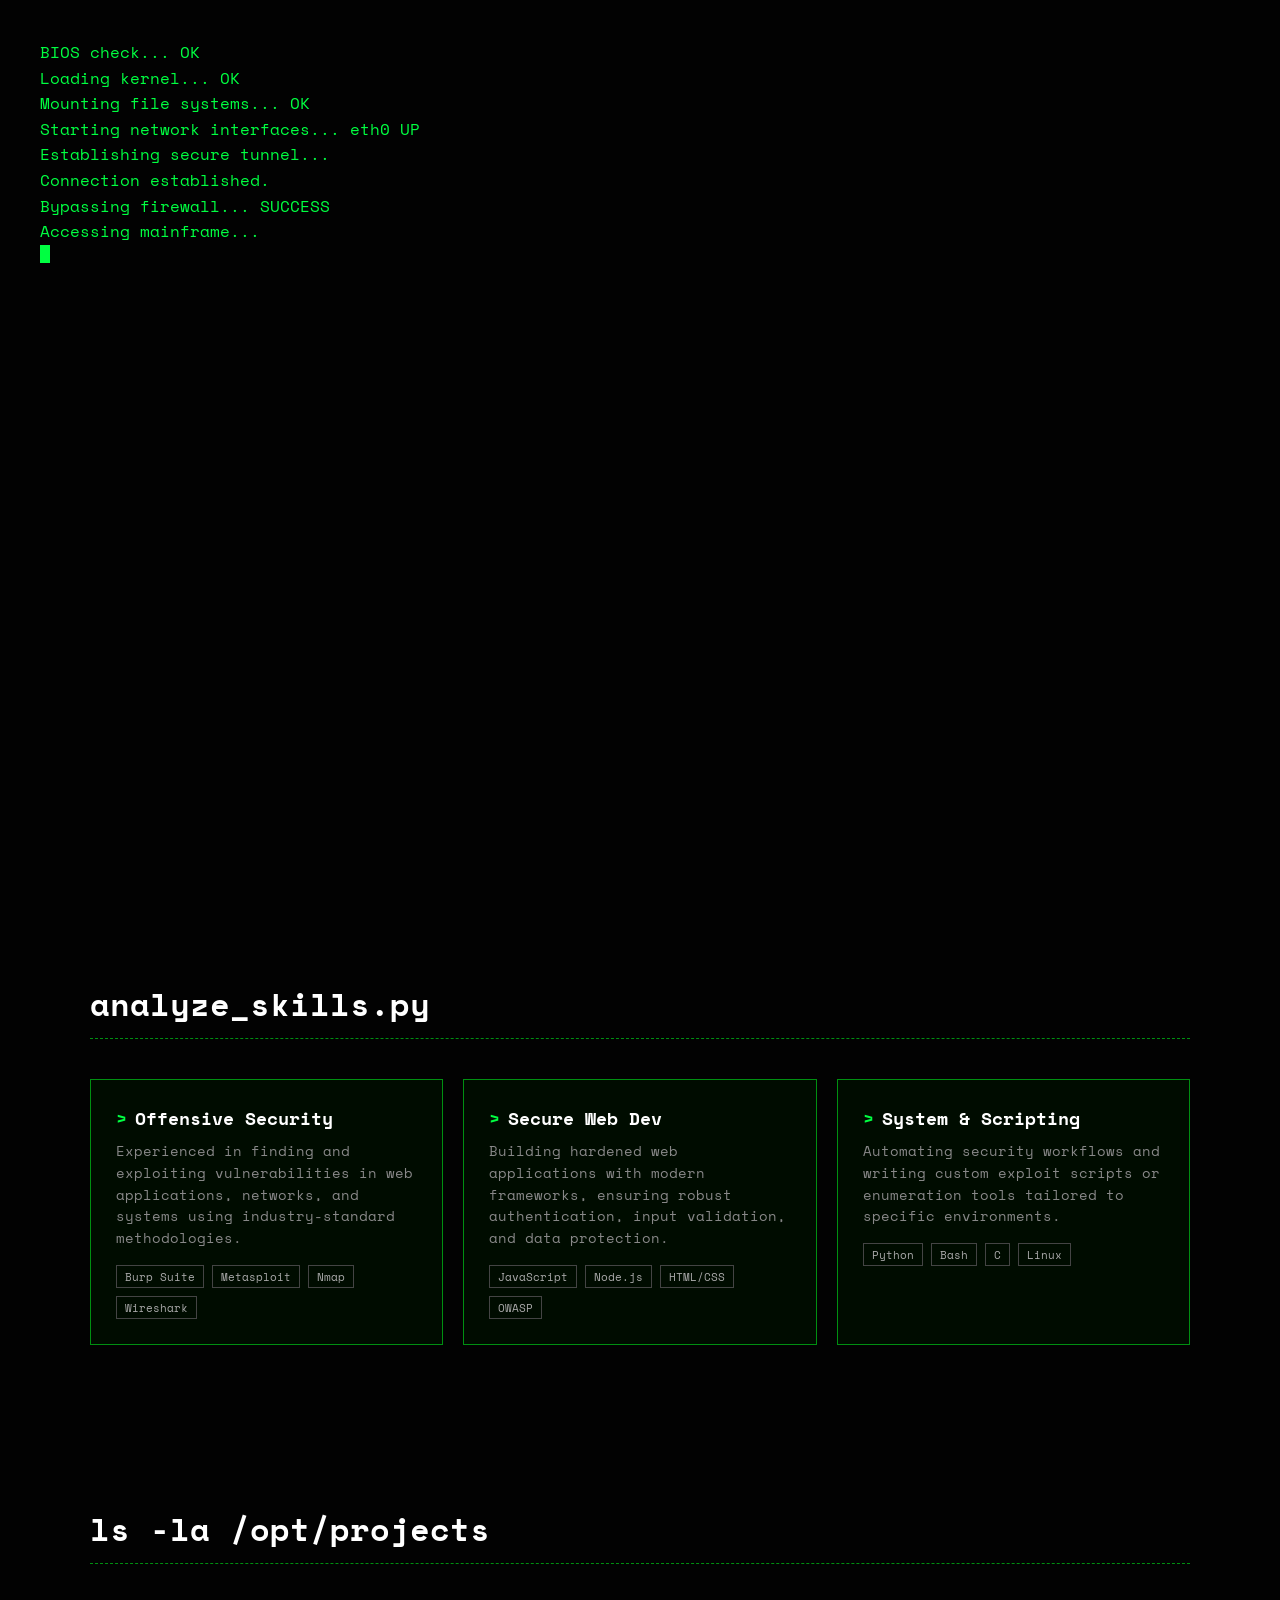
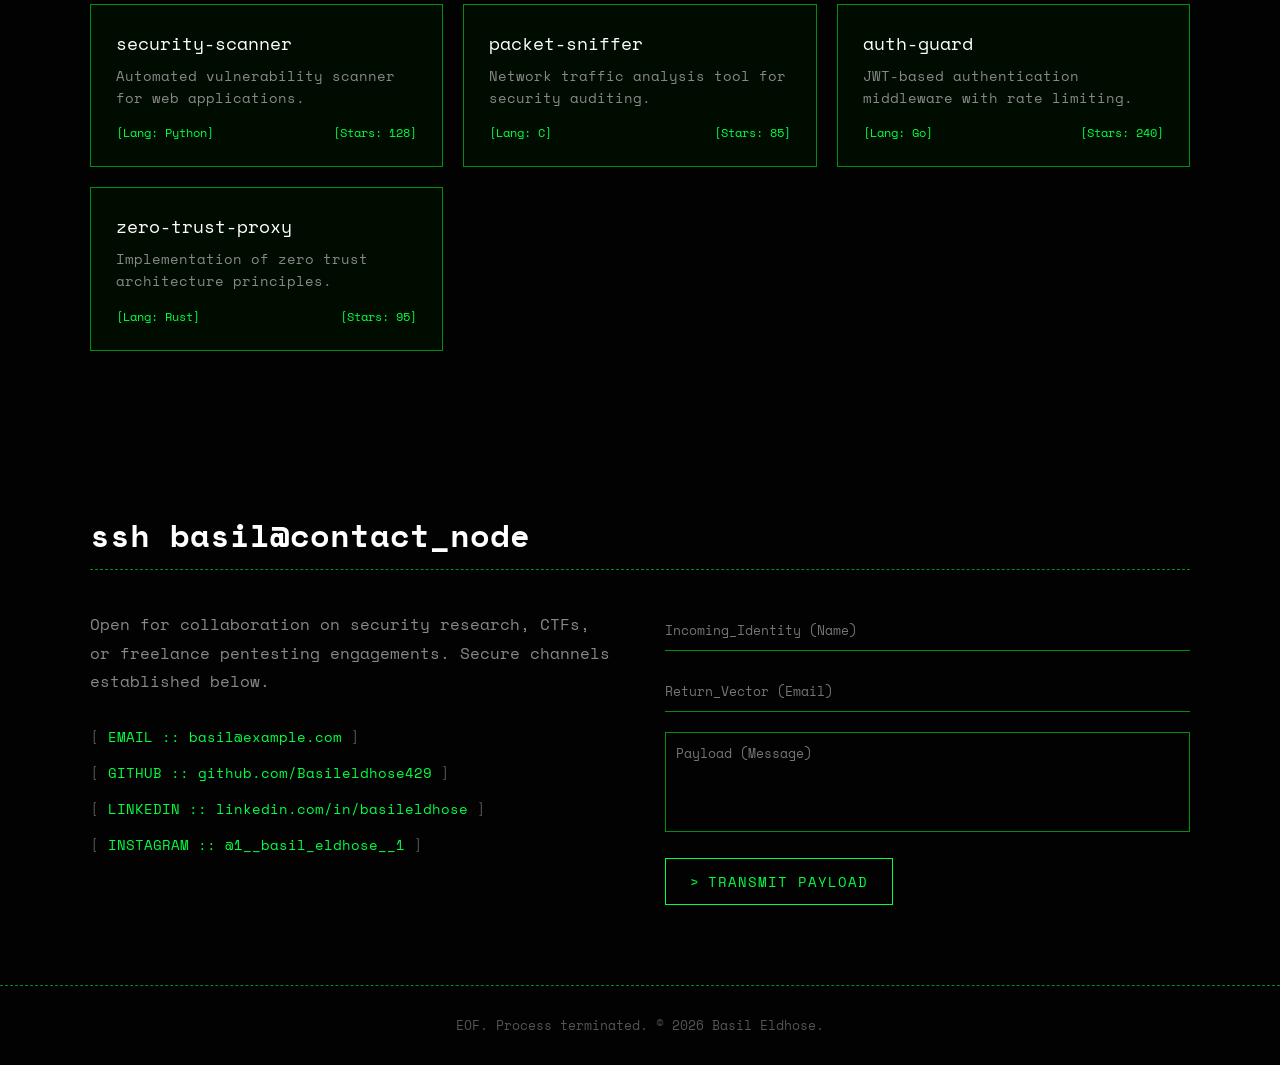
==== commit 9f5dc746: "Strip unstable reveal logic to guarantee visibility" ====
--- a/profile-main/profile-main/index.html
+++ b/profile-main/profile-main/index.html
@@ -332,9 +332,6 @@
 
     @keyframes fadeUp { from { opacity:0; transform: translateY(20px); } to { opacity:1; transform: translateY(0); } }
     @keyframes blink { 0%,100%{opacity:1} 50%{opacity:0} }
-
-    .reveal { opacity: 0; transform: translateY(20px); transition: opacity 0.6s ease-out, transform 0.6s ease-out; }
-    .reveal.visible { opacity: 1 !important; transform: translateY(0) !important; }
   </style>
 </head>
 <body>
@@ -434,25 +431,25 @@
 
   <!-- ══ SKILLS ══ -->
   <section id="skills">
-    <div class="sec-header reveal">
+    <div class="sec-header">
       <h2 class="glitch" data-text="analyze_skills.py">analyze_skills.py</h2>
     </div>
     <div class="skills-grid">
-      <div class="sk-card reveal">
+      <div class="sk-card">
         <h3>Offensive Security</h3>
         <p>Experienced in finding and exploiting vulnerabilities in web applications, networks, and systems using industry-standard methodologies.</p>
         <div class="tech-list">
           <span>Burp Suite</span><span>Metasploit</span><span>Nmap</span><span>Wireshark</span>
         </div>
       </div>
-      <div class="sk-card reveal" style="transition-delay:0.1s">
+      <div class="sk-card" style="transition-delay:0.1s">
         <h3>Secure Web Dev</h3>
         <p>Building hardened web applications with modern frameworks, ensuring robust authentication, input validation, and data protection.</p>
         <div class="tech-list">
           <span>JavaScript</span><span>Node.js</span><span>HTML/CSS</span><span>OWASP</span>
         </div>
       </div>
-      <div class="sk-card reveal" style="transition-delay:0.2s">
+      <div class="sk-card" style="transition-delay:0.2s">
         <h3>System & Scripting</h3>
         <p>Automating security workflows and writing custom exploit scripts or enumeration tools tailored to specific environments.</p>
         <div class="tech-list">
@@ -464,7 +461,7 @@
 
   <!-- ══ PROJECTS ══ -->
   <section id="projects">
-    <div class="sec-header reveal">
+    <div class="sec-header">
       <h2 class="glitch" data-text="ls -la /opt/projects">ls -la /opt/projects</h2>
     </div>
     <div class="proj-grid" id="github-projects">
@@ -474,11 +471,11 @@
 
   <!-- ══ CONTACT ══ -->
   <section id="contact">
-    <div class="sec-header reveal">
+    <div class="sec-header">
       <h2 class="glitch" data-text="ssh basil@contact_node">ssh basil@contact_node</h2>
     </div>
     <div class="contact-container">
-      <div class="contact-info reveal">
+      <div class="contact-info">
         <p>Open for collaboration on security research, CTFs, or freelance pentesting engagements. Secure channels established below.</p>
         <div class="c-links">
           <a href="#">EMAIL :: basil@example.com</a>
@@ -487,7 +484,7 @@
           <a href="https://www.instagram.com/1__basil_eldhose__1?igsh=MWY3MGNjdGV6YzQzYg==" target="_blank">INSTAGRAM :: @1__basil_eldhose__1</a>
         </div>
       </div>
-      <div class="contact-form reveal" style="transition-delay:0.1s">
+      <div class="contact-form" style="transition-delay:0.1s">
         <div class="input-grp">
           <input type="text" placeholder="Incoming_Identity (Name)">
         </div>
